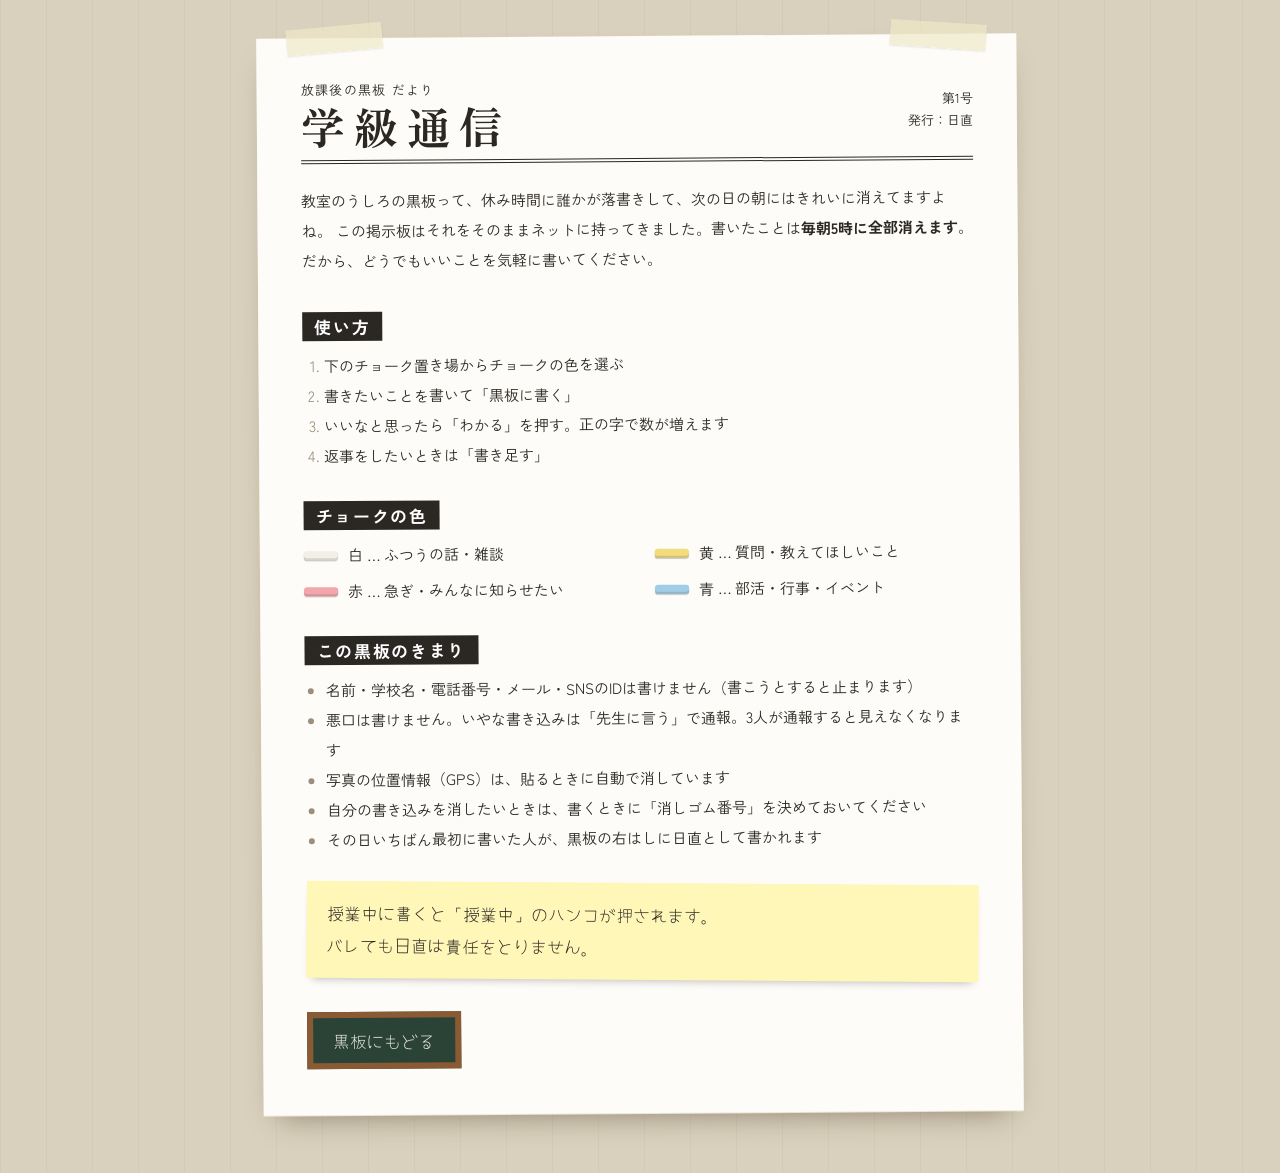
==== static/about.html @ be6f06dc "放課後の黒板を作成" ====
<!doctype html>
<html lang="ja">
<head>
<meta charset="utf-8">
<meta name="viewport" content="width=device-width, initial-scale=1">
<title>学級通信 ― 放課後の黒板について</title>
<link rel="icon" href="/static/favicon.svg" type="image/svg+xml">
<link rel="preconnect" href="https://fonts.googleapis.com">
<link rel="preconnect" href="https://fonts.gstatic.com" crossorigin>
<link href="https://fonts.googleapis.com/css2?family=Yomogi&family=Zen+Kaku+Gothic+New:wght@400;700&family=Zen+Old+Mincho:wght@700&display=swap" rel="stylesheet">
<style>
  * { box-sizing: border-box; }
  body {
    margin: 0;
    padding: 36px 14px 60px;
    font-family: "Zen Kaku Gothic New", "Hiragino Sans", sans-serif;
    color: #2b2723;
    background: #d9d1bd repeating-linear-gradient(90deg, rgba(120,100,70,.06) 0 1px, transparent 1px 46px);
  }
  .paper {
    position: relative;
    max-width: 760px;
    margin: 0 auto;
    padding: 40px 44px 46px;
    background: #fdfcf8;
    box-shadow: 0 1px 0 #e9e4d7, 0 16px 30px -16px rgba(60, 40, 20, .5);
    transform: rotate(-.4deg);
  }
  .paper::before, .paper::after {
    /* セロテープ */
    content: "";
    position: absolute;
    top: -12px;
    width: 96px;
    height: 26px;
    background: rgba(240, 232, 200, .7);
    box-shadow: 0 1px 2px rgba(0,0,0,.08);
  }
  .paper::before { left: 30px; transform: rotate(-5deg); }
  .paper::after { right: 30px; transform: rotate(4deg); }

  .mast {
    display: grid;
    grid-template-columns: 1fr auto;
    align-items: end;
    gap: 12px;
    padding-bottom: 12px;
    border-bottom: 4px double #2b2723;
  }
  .mast h1 {
    margin: 0;
    font-family: "Zen Old Mincho", serif;
    font-size: 44px;
    letter-spacing: .2em;
    line-height: 1;
  }
  .mast h1 small {
    display: block;
    margin-bottom: 8px;
    font-family: "Zen Kaku Gothic New", sans-serif;
    font-size: 13px;
    letter-spacing: .1em;
    font-weight: 400;
  }
  .mast .no {
    text-align: right;
    font-size: 13px;
    line-height: 1.7;
  }
  .lead {
    margin: 22px 0 6px;
    font-size: 15px;
    line-height: 2;
  }
  h2 {
    display: inline-block;
    margin: 30px 0 10px;
    padding: 2px 12px;
    font-size: 17px;
    color: #fff;
    background: #2b2723;
    letter-spacing: .1em;
  }
  ol, ul { padding-left: 1.4em; line-height: 2; font-size: 15px; margin: 0; }
  li::marker { color: #9a8f7c; }
  .two {
    display: grid;
    grid-template-columns: 1fr 1fr;
    gap: 6px 30px;
  }
  .chalks { list-style: none; padding: 0; }
  .chalks li { display: flex; align-items: center; gap: 10px; }
  .chalks i {
    display: inline-block;
    width: 34px; height: 9px;
    border-radius: 3px;
    box-shadow: inset 0 -2px 0 rgba(0,0,0,.12), 0 1px 1px rgba(0,0,0,.25);
  }
  .memo {
    margin-top: 30px;
    padding: 16px 20px;
    font-family: "Yomogi", sans-serif;
    font-size: 17px;
    line-height: 1.9;
    background: #fff7b8;
    transform: rotate(.8deg);
    box-shadow: 0 6px 10px -6px rgba(0,0,0,.3);
  }
  .back {
    display: inline-block;
    margin-top: 30px;
    padding: 10px 20px;
    color: #f2efe6;
    background: #2b4337;
    text-decoration: none;
    font-family: "Yomogi", sans-serif;
    font-size: 17px;
    border: 6px solid #8a5a33;
  }
  @media (max-width: 640px) {
    .paper { padding: 30px 20px 34px; transform: none; }
    .mast h1 { font-size: 32px; }
    .two { grid-template-columns: 1fr; }
  }
</style>
</head>
<body>
<article class="paper">
  <header class="mast">
    <h1><small>放課後の黒板 だより</small>学級通信</h1>
    <p class="no">第1号<br>発行：日直</p>
  </header>

  <p class="lead">
    教室のうしろの黒板って、休み時間に誰かが落書きして、次の日の朝にはきれいに消えてますよね。
    この掲示板はそれをそのままネットに持ってきました。書いたことは<strong>毎朝5時に全部消えます</strong>。
    だから、どうでもいいことを気軽に書いてください。
  </p>

  <h2>使い方</h2>
  <ol>
    <li>下のチョーク置き場からチョークの色を選ぶ</li>
    <li>書きたいことを書いて「黒板に書く」</li>
    <li>いいなと思ったら「わかる」を押す。正の字で数が増えます</li>
    <li>返事をしたいときは「書き足す」</li>
  </ol>

  <h2>チョークの色</h2>
  <ul class="chalks two">
    <li><i style="background:#f2efe6"></i>白 … ふつうの話・雑談</li>
    <li><i style="background:#f2dc7c"></i>黄 … 質問・教えてほしいこと</li>
    <li><i style="background:#f3a6ab"></i>赤 … 急ぎ・みんなに知らせたい</li>
    <li><i style="background:#a2cde6"></i>青 … 部活・行事・イベント</li>
  </ul>

  <h2>この黒板のきまり</h2>
  <ul>
    <li>名前・学校名・電話番号・メール・SNSのIDは書けません（書こうとすると止まります）</li>
    <li>悪口は書けません。いやな書き込みは「先生に言う」で通報。3人が通報すると見えなくなります</li>
    <li>写真の位置情報（GPS）は、貼るときに自動で消しています</li>
    <li>自分の書き込みを消したいときは、書くときに「消しゴム番号」を決めておいてください</li>
    <li>その日いちばん最初に書いた人が、黒板の右はしに日直として書かれます</li>
  </ul>

  <div class="memo">
    授業中に書くと「授業中」のハンコが押されます。<br>
    バレても日直は責任をとりません。
  </div>

  <a class="back" href="/">黒板にもどる</a>
</article>
</body>
</html>
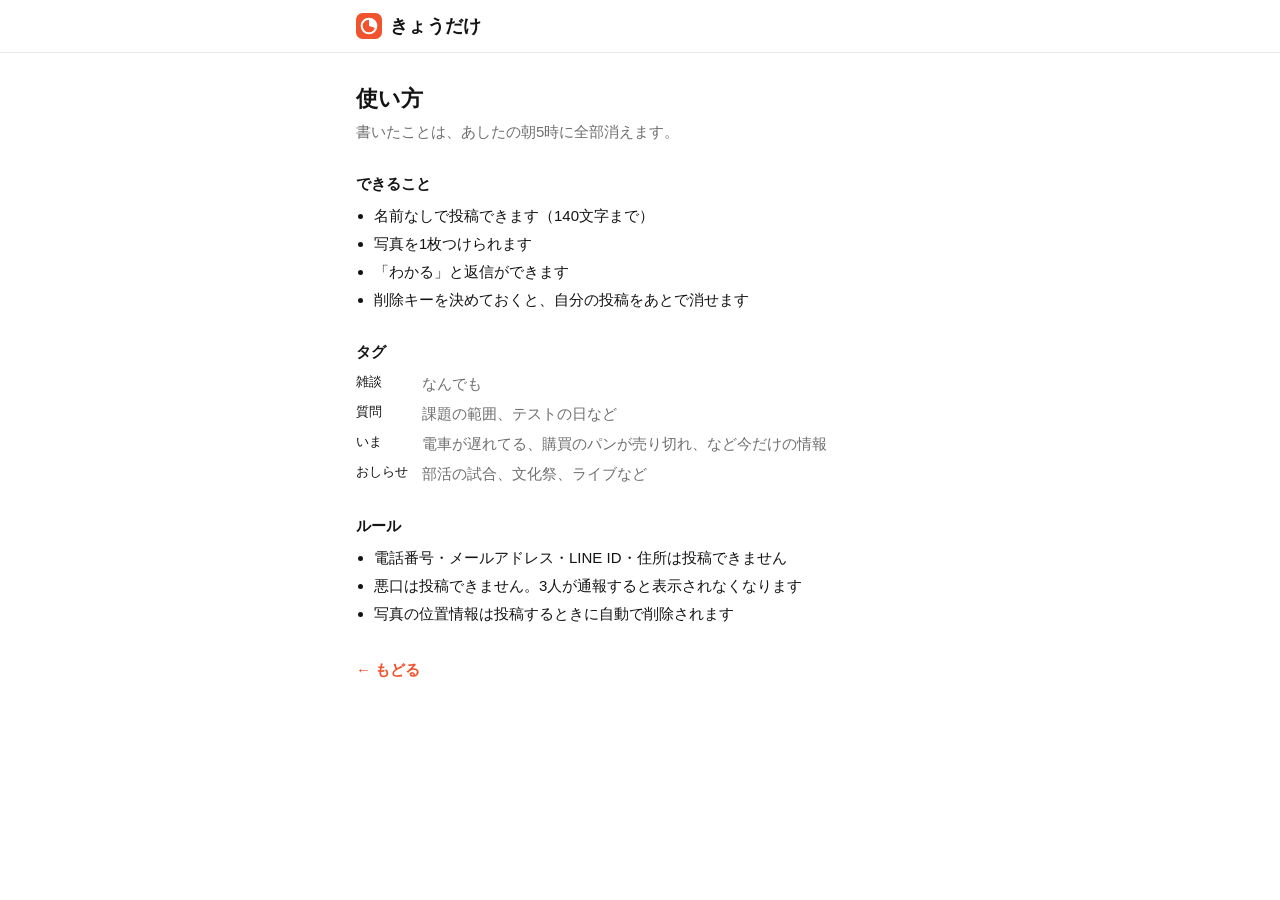
==== commit 5f7857d3: "きょうだけ に作り直し" ====
--- a/static/about.html
+++ b/static/about.html
@@ -3,171 +3,56 @@
 <head>
 <meta charset="utf-8">
 <meta name="viewport" content="width=device-width, initial-scale=1">
-<title>学級通信 ― 放課後の黒板について</title>
+<title>使い方 - きょうだけ</title>
 <link rel="icon" href="/static/favicon.svg" type="image/svg+xml">
-<link rel="preconnect" href="https://fonts.googleapis.com">
-<link rel="preconnect" href="https://fonts.gstatic.com" crossorigin>
-<link href="https://fonts.googleapis.com/css2?family=Yomogi&family=Zen+Kaku+Gothic+New:wght@400;700&family=Zen+Old+Mincho:wght@700&display=swap" rel="stylesheet">
+<link rel="stylesheet" href="/static/style.css?v=10">
 <style>
-  * { box-sizing: border-box; }
-  body {
-    margin: 0;
-    padding: 36px 14px 60px;
-    font-family: "Zen Kaku Gothic New", "Hiragino Sans", sans-serif;
-    color: #2b2723;
-    background: #d9d1bd repeating-linear-gradient(90deg, rgba(120,100,70,.06) 0 1px, transparent 1px 46px);
-  }
-  .paper {
-    position: relative;
-    max-width: 760px;
-    margin: 0 auto;
-    padding: 40px 44px 46px;
-    background: #fdfcf8;
-    box-shadow: 0 1px 0 #e9e4d7, 0 16px 30px -16px rgba(60, 40, 20, .5);
-    transform: rotate(-.4deg);
-  }
-  .paper::before, .paper::after {
-    /* セロテープ */
-    content: "";
-    position: absolute;
-    top: -12px;
-    width: 96px;
-    height: 26px;
-    background: rgba(240, 232, 200, .7);
-    box-shadow: 0 1px 2px rgba(0,0,0,.08);
-  }
-  .paper::before { left: 30px; transform: rotate(-5deg); }
-  .paper::after { right: 30px; transform: rotate(4deg); }
-
-  .mast {
-    display: grid;
-    grid-template-columns: 1fr auto;
-    align-items: end;
-    gap: 12px;
-    padding-bottom: 12px;
-    border-bottom: 4px double #2b2723;
-  }
-  .mast h1 {
-    margin: 0;
-    font-family: "Zen Old Mincho", serif;
-    font-size: 44px;
-    letter-spacing: .2em;
-    line-height: 1;
-  }
-  .mast h1 small {
-    display: block;
-    margin-bottom: 8px;
-    font-family: "Zen Kaku Gothic New", sans-serif;
-    font-size: 13px;
-    letter-spacing: .1em;
-    font-weight: 400;
-  }
-  .mast .no {
-    text-align: right;
-    font-size: 13px;
-    line-height: 1.7;
-  }
-  .lead {
-    margin: 22px 0 6px;
-    font-size: 15px;
-    line-height: 2;
-  }
-  h2 {
-    display: inline-block;
-    margin: 30px 0 10px;
-    padding: 2px 12px;
-    font-size: 17px;
-    color: #fff;
-    background: #2b2723;
-    letter-spacing: .1em;
-  }
-  ol, ul { padding-left: 1.4em; line-height: 2; font-size: 15px; margin: 0; }
-  li::marker { color: #9a8f7c; }
-  .two {
-    display: grid;
-    grid-template-columns: 1fr 1fr;
-    gap: 6px 30px;
-  }
-  .chalks { list-style: none; padding: 0; }
-  .chalks li { display: flex; align-items: center; gap: 10px; }
-  .chalks i {
-    display: inline-block;
-    width: 34px; height: 9px;
-    border-radius: 3px;
-    box-shadow: inset 0 -2px 0 rgba(0,0,0,.12), 0 1px 1px rgba(0,0,0,.25);
-  }
-  .memo {
-    margin-top: 30px;
-    padding: 16px 20px;
-    font-family: "Yomogi", sans-serif;
-    font-size: 17px;
-    line-height: 1.9;
-    background: #fff7b8;
-    transform: rotate(.8deg);
-    box-shadow: 0 6px 10px -6px rgba(0,0,0,.3);
-  }
-  .back {
-    display: inline-block;
-    margin-top: 30px;
-    padding: 10px 20px;
-    color: #f2efe6;
-    background: #2b4337;
-    text-decoration: none;
-    font-family: "Yomogi", sans-serif;
-    font-size: 17px;
-    border: 6px solid #8a5a33;
-  }
-  @media (max-width: 640px) {
-    .paper { padding: 30px 20px 34px; transform: none; }
-    .mast h1 { font-size: 32px; }
-    .two { grid-template-columns: 1fr; }
-  }
+  .doc h1 { font-size: 22px; margin: 28px 0 4px; }
+  .doc .lead { margin: 0 0 24px; color: var(--muted); }
+  .doc h2 { font-size: 15px; margin: 28px 0 8px; }
+  .doc ul { margin: 0; padding-left: 1.2em; }
+  .doc li + li { margin-top: 4px; }
+  .doc dl { margin: 0; display: grid; grid-template-columns: auto 1fr; gap: 6px 14px; }
+  .doc dt { font-size: 13px; }
+  .doc dd { margin: 0; color: var(--muted); }
+  .doc .back { display: inline-block; margin-top: 32px; color: var(--accent); font-weight: 700; text-decoration: none; }
 </style>
 </head>
 <body>
-<article class="paper">
-  <header class="mast">
-    <h1><small>放課後の黒板 だより</small>学級通信</h1>
-    <p class="no">第1号<br>発行：日直</p>
-  </header>
+<header class="top">
+  <div class="top-in">
+    <a class="logo" href="/"><img src="/static/favicon.svg" alt="" width="26" height="26">きょうだけ</a>
+  </div>
+</header>
 
-  <p class="lead">
-    教室のうしろの黒板って、休み時間に誰かが落書きして、次の日の朝にはきれいに消えてますよね。
-    この掲示板はそれをそのままネットに持ってきました。書いたことは<strong>毎朝5時に全部消えます</strong>。
-    だから、どうでもいいことを気軽に書いてください。
-  </p>
+<main class="wrap doc">
+  <h1>使い方</h1>
+  <p class="lead">書いたことは、あしたの朝5時に全部消えます。</p>
 
-  <h2>使い方</h2>
-  <ol>
-    <li>下のチョーク置き場からチョークの色を選ぶ</li>
-    <li>書きたいことを書いて「黒板に書く」</li>
-    <li>いいなと思ったら「わかる」を押す。正の字で数が増えます</li>
-    <li>返事をしたいときは「書き足す」</li>
-  </ol>
-
-  <h2>チョークの色</h2>
-  <ul class="chalks two">
-    <li><i style="background:#f2efe6"></i>白 … ふつうの話・雑談</li>
-    <li><i style="background:#f2dc7c"></i>黄 … 質問・教えてほしいこと</li>
-    <li><i style="background:#f3a6ab"></i>赤 … 急ぎ・みんなに知らせたい</li>
-    <li><i style="background:#a2cde6"></i>青 … 部活・行事・イベント</li>
+  <h2>できること</h2>
+  <ul>
+    <li>名前なしで投稿できます（140文字まで）</li>
+    <li>写真を1枚つけられます</li>
+    <li>「わかる」と返信ができます</li>
+    <li>削除キーを決めておくと、自分の投稿をあとで消せます</li>
   </ul>
 
-  <h2>この黒板のきまり</h2>
+  <h2>タグ</h2>
+  <dl>
+    <dt>雑談</dt><dd>なんでも</dd>
+    <dt>質問</dt><dd>課題の範囲、テストの日など</dd>
+    <dt>いま</dt><dd>電車が遅れてる、購買のパンが売り切れ、など今だけの情報</dd>
+    <dt>おしらせ</dt><dd>部活の試合、文化祭、ライブなど</dd>
+  </dl>
+
+  <h2>ルール</h2>
   <ul>
-    <li>名前・学校名・電話番号・メール・SNSのIDは書けません（書こうとすると止まります）</li>
-    <li>悪口は書けません。いやな書き込みは「先生に言う」で通報。3人が通報すると見えなくなります</li>
-    <li>写真の位置情報（GPS）は、貼るときに自動で消しています</li>
-    <li>自分の書き込みを消したいときは、書くときに「消しゴム番号」を決めておいてください</li>
-    <li>その日いちばん最初に書いた人が、黒板の右はしに日直として書かれます</li>
+    <li>電話番号・メールアドレス・LINE ID・住所は投稿できません</li>
+    <li>悪口は投稿できません。3人が通報すると表示されなくなります</li>
+    <li>写真の位置情報は投稿するときに自動で削除されます</li>
   </ul>
 
-  <div class="memo">
-    授業中に書くと「授業中」のハンコが押されます。<br>
-    バレても日直は責任をとりません。
-  </div>
-
-  <a class="back" href="/">黒板にもどる</a>
-</article>
+  <a class="back" href="/">← もどる</a>
+</main>
 </body>
 </html>
--- a/static/style.css
+++ b/static/style.css
@@ -0,0 +1,433 @@
+:root {
+  --text: #141414;
+  --muted: #6f6f6f;
+  --line: #e7e7e7;
+  --bg: #ffffff;
+  --soft: #f5f5f4;
+  --accent: #f0532d;
+}
+
+* { box-sizing: border-box; }
+
+html { -webkit-text-size-adjust: 100%; }
+
+body {
+  margin: 0;
+  color: var(--text);
+  background: var(--bg);
+  font-family: -apple-system, BlinkMacSystemFont, "Hiragino Sans", "Hiragino Kaku Gothic ProN", "Noto Sans JP", "Yu Gothic", sans-serif;
+  font-size: 15px;
+  line-height: 1.6;
+}
+
+a { color: inherit; }
+button, input, textarea { font: inherit; color: inherit; }
+button { cursor: pointer; }
+[hidden] { display: none !important; }
+
+/* ヘッダー */
+.top {
+  position: sticky;
+  top: 0;
+  z-index: 10;
+  background: rgba(255, 255, 255, .96);
+  border-bottom: 1px solid var(--line);
+}
+
+.top-in {
+  display: flex;
+  align-items: center;
+  justify-content: space-between;
+  max-width: 600px;
+  height: 52px;
+  margin: 0 auto;
+  padding: 0 16px;
+}
+
+.logo {
+  display: flex;
+  align-items: center;
+  gap: 8px;
+  font-size: 18px;
+  font-weight: 700;
+  letter-spacing: .02em;
+  text-decoration: none;
+}
+
+.top-link {
+  font-size: 14px;
+  color: var(--muted);
+  text-decoration: none;
+}
+
+.top-link:hover { color: var(--text); }
+
+/* 残り時間のバー */
+.life {
+  height: 3px;
+  background: var(--soft);
+}
+
+.life-bar {
+  height: 100%;
+  width: calc(var(--left) * 100%);
+  background: var(--accent);
+  transition: width 1s linear;
+}
+
+.wrap {
+  max-width: 600px;
+  margin: 0 auto;
+  padding: 0 16px 80px;
+}
+
+.reset {
+  margin: 14px 0 0;
+  font-size: 13px;
+  color: var(--muted);
+}
+
+.reset b {
+  color: var(--text);
+  font-variant-numeric: tabular-nums;
+}
+
+/* 投稿フォーム */
+.composer {
+  margin-top: 12px;
+  padding: 14px;
+  border: 1px solid var(--line);
+  border-radius: 12px;
+}
+
+.composer textarea {
+  display: block;
+  width: 100%;
+  padding: 0;
+  border: 0;
+  outline: none;
+  resize: none;
+  font-size: 16px;
+  line-height: 1.6;
+  background: none;
+}
+
+.composer textarea::placeholder,
+.composer input::placeholder { color: #a5a5a5; }
+
+.tag-pick {
+  display: flex;
+  flex-wrap: wrap;
+  gap: 6px;
+  margin-top: 10px;
+}
+
+.tag-pick input {
+  position: absolute;
+  opacity: 0;
+  pointer-events: none;
+}
+
+.tag-pick span {
+  display: block;
+  padding: 4px 12px;
+  font-size: 13px;
+  border: 1px solid var(--line);
+  border-radius: 99px;
+  color: var(--muted);
+  cursor: pointer;
+}
+
+.tag-pick input:checked + span {
+  color: #fff;
+  background: var(--text);
+  border-color: var(--text);
+}
+
+.tag-pick input:focus-visible + span { outline: 2px solid var(--accent); outline-offset: 2px; }
+
+.fields {
+  display: flex;
+  gap: 8px;
+  margin-top: 10px;
+}
+
+.fields input {
+  flex: 1;
+  min-width: 0;
+  padding: 8px 10px;
+  font-size: 14px;
+  background: var(--soft);
+  border: 1px solid transparent;
+  border-radius: 8px;
+  outline: none;
+}
+
+.fields input:focus { border-color: #cfcfcf; background: #fff; }
+
+.composer-foot {
+  display: flex;
+  align-items: center;
+  gap: 10px;
+  margin-top: 12px;
+  padding-top: 12px;
+  border-top: 1px solid var(--line);
+}
+
+.photo-btn input {
+  position: absolute;
+  width: 1px;
+  height: 1px;
+  opacity: 0;
+}
+
+.photo-btn span {
+  display: inline-block;
+  padding: 6px 12px;
+  font-size: 13px;
+  border: 1px solid var(--line);
+  border-radius: 8px;
+  cursor: pointer;
+}
+
+.photo-btn input:focus-visible + span { outline: 2px solid var(--accent); outline-offset: 2px; }
+
+.file-name {
+  flex: 1;
+  min-width: 0;
+  overflow: hidden;
+  text-overflow: ellipsis;
+  white-space: nowrap;
+  font-size: 12px;
+  color: var(--muted);
+}
+
+.count {
+  font-size: 12px;
+  color: var(--muted);
+  font-variant-numeric: tabular-nums;
+}
+
+.count.over { color: var(--accent); }
+
+.send {
+  padding: 8px 22px;
+  font-size: 14px;
+  font-weight: 700;
+  color: #fff;
+  background: var(--accent);
+  border: 0;
+  border-radius: 99px;
+}
+
+.send:disabled { opacity: .5; cursor: default; }
+
+.err {
+  margin: 0 0 10px;
+  padding: 8px 10px;
+  font-size: 13px;
+  color: #a12a12;
+  background: #fdeee9;
+  border-radius: 8px;
+}
+
+/* タブ */
+.tabs {
+  display: flex;
+  gap: 20px;
+  margin-top: 22px;
+  border-bottom: 1px solid var(--line);
+  overflow-x: auto;
+}
+
+.tabs a {
+  flex: none;
+  padding: 8px 0 10px;
+  font-size: 14px;
+  color: var(--muted);
+  text-decoration: none;
+  border-bottom: 2px solid transparent;
+  margin-bottom: -1px;
+}
+
+.tabs a.on {
+  color: var(--text);
+  font-weight: 700;
+  border-color: var(--text);
+}
+
+.fresh {
+  margin: 0;
+  padding: 10px 0;
+  text-align: center;
+  font-size: 13px;
+  border-bottom: 1px solid var(--line);
+}
+
+.fresh a { color: var(--accent); text-decoration: none; font-weight: 700; }
+
+/* 投稿一覧 */
+.feed {
+  list-style: none;
+  margin: 0;
+  padding: 0;
+}
+
+.post {
+  padding: 14px 0 10px;
+  border-bottom: 1px solid var(--line);
+}
+
+.post.fresh-post { animation: flash 1.6s ease-out; }
+
+@keyframes flash {
+  from { background: #fff3ee; }
+  to { background: transparent; }
+}
+
+.post-head {
+  display: flex;
+  align-items: baseline;
+  gap: 8px;
+  font-size: 13px;
+}
+
+.name { font-weight: 700; }
+.name.anon { font-weight: 400; color: var(--muted); }
+
+.time {
+  color: var(--muted);
+  font-variant-numeric: tabular-nums;
+}
+
+.tag {
+  margin-left: auto;
+  padding: 1px 8px;
+  font-size: 11px;
+  border-radius: 99px;
+  color: #555;
+  background: var(--soft);
+}
+
+.t-ask { color: #1d5ec9; background: #eaf1fd; }
+.t-now { color: #b9381c; background: #fdeee9; }
+.t-event { color: #227544; background: #e8f5ec; }
+
+.body {
+  margin: 4px 0 0;
+  font-size: 15.5px;
+  white-space: pre-wrap;
+  overflow-wrap: anywhere;
+}
+
+.pic {
+  display: block;
+  max-width: 100%;
+  max-height: 380px;
+  margin-top: 10px;
+  border-radius: 10px;
+  border: 1px solid var(--line);
+}
+
+.replies {
+  list-style: none;
+  margin: 10px 0 0;
+  padding: 0 0 0 12px;
+  border-left: 2px solid var(--line);
+}
+
+.replies li {
+  font-size: 14px;
+  overflow-wrap: anywhere;
+}
+
+.replies li + li { margin-top: 4px; }
+
+.replies .time {
+  margin-right: 8px;
+  font-size: 12px;
+}
+
+.acts {
+  display: flex;
+  gap: 4px;
+  margin-top: 6px;
+  margin-left: -8px;
+}
+
+.acts button {
+  padding: 4px 8px;
+  font-size: 13px;
+  color: var(--muted);
+  background: none;
+  border: 0;
+  border-radius: 6px;
+}
+
+.acts button:hover { background: var(--soft); color: var(--text); }
+
+.acts .more { margin-left: auto; letter-spacing: .1em; }
+
+.like.done { color: var(--accent); font-weight: 700; }
+.like.done:hover { color: var(--accent); }
+
+.n { font-variant-numeric: tabular-nums; }
+
+.inline {
+  display: flex;
+  align-items: center;
+  gap: 8px;
+  margin: 6px 0 4px;
+}
+
+.inline form { display: flex; gap: 8px; flex: 1; }
+
+.inline input {
+  flex: 1;
+  min-width: 0;
+  padding: 7px 10px;
+  font-size: 14px;
+  background: var(--soft);
+  border: 1px solid transparent;
+  border-radius: 8px;
+  outline: none;
+}
+
+.inline input:focus { border-color: #cfcfcf; background: #fff; }
+
+.inline button {
+  padding: 6px 14px;
+  font-size: 13px;
+  background: #fff;
+  border: 1px solid var(--line);
+  border-radius: 8px;
+}
+
+.inline .report {
+  color: #b9381c;
+  border-color: transparent;
+}
+
+.empty,
+.gone {
+  margin: 0;
+  padding: 40px 0;
+  text-align: center;
+  color: var(--muted);
+  font-size: 14px;
+}
+
+.gone {
+  padding: 24px 0;
+  font-size: 12px;
+  color: #a5a5a5;
+}
+
+@media (max-width: 480px) {
+  .composer { border-radius: 10px; }
+}
+
+@media (prefers-reduced-motion: reduce) {
+  .post.fresh-post { animation: none; }
+  .life-bar { transition: none; }
+}
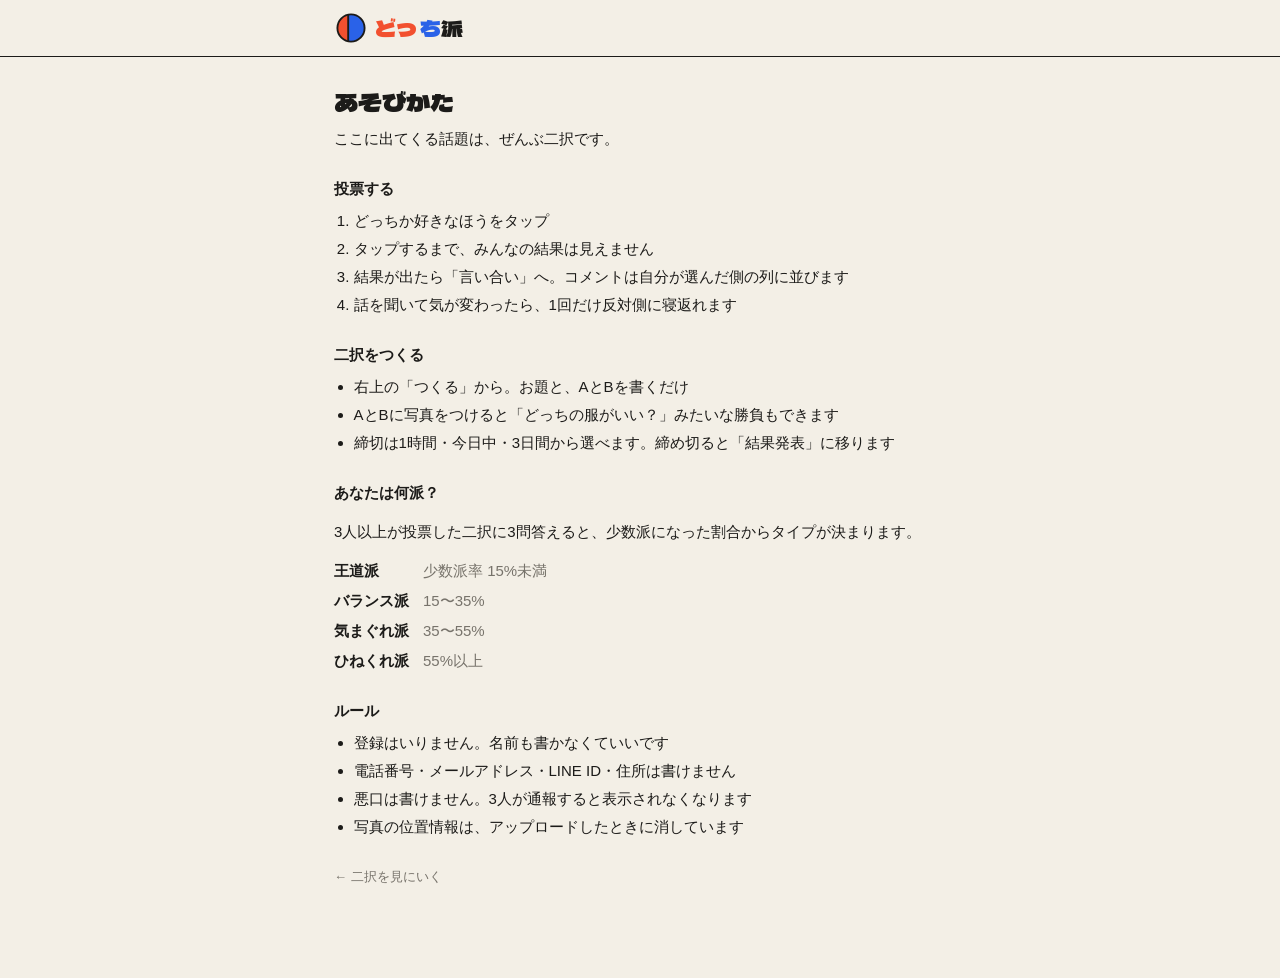
==== commit 9bf05c68: "二択掲示板「どっち派」に作り直し" ====
--- a/static/about.html
+++ b/static/about.html
@@ -3,56 +3,56 @@
 <head>
 <meta charset="utf-8">
 <meta name="viewport" content="width=device-width, initial-scale=1">
-<title>使い方 - きょうだけ</title>
+<title>あそびかた - どっち派</title>
 <link rel="icon" href="/static/favicon.svg" type="image/svg+xml">
-<link rel="stylesheet" href="/static/style.css?v=10">
-<style>
-  .doc h1 { font-size: 22px; margin: 28px 0 4px; }
-  .doc .lead { margin: 0 0 24px; color: var(--muted); }
-  .doc h2 { font-size: 15px; margin: 28px 0 8px; }
-  .doc ul { margin: 0; padding-left: 1.2em; }
-  .doc li + li { margin-top: 4px; }
-  .doc dl { margin: 0; display: grid; grid-template-columns: auto 1fr; gap: 6px 14px; }
-  .doc dt { font-size: 13px; }
-  .doc dd { margin: 0; color: var(--muted); }
-  .doc .back { display: inline-block; margin-top: 32px; color: var(--accent); font-weight: 700; text-decoration: none; }
-</style>
+<link rel="preconnect" href="https://fonts.googleapis.com">
+<link rel="preconnect" href="https://fonts.gstatic.com" crossorigin>
+<link href="https://fonts.googleapis.com/css2?family=Dela+Gothic+One&display=swap" rel="stylesheet">
+<link rel="stylesheet" href="/static/style.css?v=20">
 </head>
 <body>
 <header class="top">
   <div class="top-in">
-    <a class="logo" href="/"><img src="/static/favicon.svg" alt="" width="26" height="26">きょうだけ</a>
+    <a class="logo" href="/"><img src="/static/favicon.svg" alt="" width="30" height="30"><span><b class="la">どっ</b><b class="lb">ち</b>派</span></a>
   </div>
 </header>
+<main class="wrap doc">
+  <h1>あそびかた</h1>
+  <p class="lead">ここに出てくる話題は、ぜんぶ二択です。</p>
 
-<main class="wrap doc">
-  <h1>使い方</h1>
-  <p class="lead">書いたことは、あしたの朝5時に全部消えます。</p>
+  <h2>投票する</h2>
+  <ol>
+    <li>どっちか好きなほうをタップ</li>
+    <li>タップするまで、みんなの結果は見えません</li>
+    <li>結果が出たら「言い合い」へ。コメントは自分が選んだ側の列に並びます</li>
+    <li>話を聞いて気が変わったら、1回だけ反対側に寝返れます</li>
+  </ol>
 
-  <h2>できること</h2>
+  <h2>二択をつくる</h2>
   <ul>
-    <li>名前なしで投稿できます（140文字まで）</li>
-    <li>写真を1枚つけられます</li>
-    <li>「わかる」と返信ができます</li>
-    <li>削除キーを決めておくと、自分の投稿をあとで消せます</li>
+    <li>右上の「つくる」から。お題と、AとBを書くだけ</li>
+    <li>AとBに写真をつけると「どっちの服がいい？」みたいな勝負もできます</li>
+    <li>締切は1時間・今日中・3日間から選べます。締め切ると「結果発表」に移ります</li>
   </ul>
 
-  <h2>タグ</h2>
-  <dl>
-    <dt>雑談</dt><dd>なんでも</dd>
-    <dt>質問</dt><dd>課題の範囲、テストの日など</dd>
-    <dt>いま</dt><dd>電車が遅れてる、購買のパンが売り切れ、など今だけの情報</dd>
-    <dt>おしらせ</dt><dd>部活の試合、文化祭、ライブなど</dd>
+  <h2>あなたは何派？</h2>
+  <p>3人以上が投票した二択に3問答えると、少数派になった割合からタイプが決まります。</p>
+  <dl class="types">
+    <dt>王道派</dt><dd>少数派率 15%未満</dd>
+    <dt>バランス派</dt><dd>15〜35%</dd>
+    <dt>気まぐれ派</dt><dd>35〜55%</dd>
+    <dt>ひねくれ派</dt><dd>55%以上</dd>
   </dl>
 
   <h2>ルール</h2>
   <ul>
-    <li>電話番号・メールアドレス・LINE ID・住所は投稿できません</li>
-    <li>悪口は投稿できません。3人が通報すると表示されなくなります</li>
-    <li>写真の位置情報は投稿するときに自動で削除されます</li>
+    <li>登録はいりません。名前も書かなくていいです</li>
+    <li>電話番号・メールアドレス・LINE ID・住所は書けません</li>
+    <li>悪口は書けません。3人が通報すると表示されなくなります</li>
+    <li>写真の位置情報は、アップロードしたときに消しています</li>
   </ul>
 
-  <a class="back" href="/">← もどる</a>
+  <a class="back" href="/" style="margin-top:28px">← 二択を見にいく</a>
 </main>
 </body>
 </html>
--- a/static/style.css
+++ b/static/style.css
@@ -1,45 +1,50 @@
 :root {
-  --text: #141414;
-  --muted: #6f6f6f;
-  --line: #e7e7e7;
-  --bg: #ffffff;
-  --soft: #f5f5f4;
-  --accent: #f0532d;
+  --ink: #1c1b19;
+  --sub: #77736b;
+  --paper: #f3efe6;
+  --card: #fffdf8;
+  --line: #1c1b19;
+  --a: #f2502f;
+  --a-soft: #ffe6de;
+  --b: #2a62e8;
+  --b-soft: #e2eaff;
+  --sticker: #ffe14a;
+  --display: "Dela Gothic One", "Hiragino Sans", sans-serif;
+  --body: -apple-system, BlinkMacSystemFont, "Hiragino Sans", "Hiragino Kaku Gothic ProN", "Noto Sans JP", "Yu Gothic", sans-serif;
 }
 
 * { box-sizing: border-box; }
-
 html { -webkit-text-size-adjust: 100%; }
 
 body {
   margin: 0;
-  color: var(--text);
-  background: var(--bg);
-  font-family: -apple-system, BlinkMacSystemFont, "Hiragino Sans", "Hiragino Kaku Gothic ProN", "Noto Sans JP", "Yu Gothic", sans-serif;
+  color: var(--ink);
+  background: var(--paper);
+  font-family: var(--body);
   font-size: 15px;
   line-height: 1.6;
 }
 
 a { color: inherit; }
-button, input, textarea { font: inherit; color: inherit; }
+button, input { font: inherit; color: inherit; }
 button { cursor: pointer; }
-[hidden] { display: none !important; }
+[hidden], .hidden { display: none !important; }
 
 /* ヘッダー */
 .top {
   position: sticky;
   top: 0;
-  z-index: 10;
-  background: rgba(255, 255, 255, .96);
-  border-bottom: 1px solid var(--line);
+  z-index: 20;
+  background: var(--paper);
+  border-bottom: 1.5px solid var(--line);
 }
 
 .top-in {
   display: flex;
   align-items: center;
   justify-content: space-between;
-  max-width: 600px;
-  height: 52px;
+  max-width: 640px;
+  height: 56px;
   margin: 0 auto;
   padding: 0 16px;
 }
@@ -48,386 +53,604 @@
   display: flex;
   align-items: center;
   gap: 8px;
+  font-family: var(--display);
+  font-size: 22px;
+  font-weight: 400;
+  text-decoration: none;
+  letter-spacing: .02em;
+}
+
+.logo b { font-weight: 400; }
+.la { color: var(--a); }
+.lb { color: var(--b); }
+
+.top-nav {
+  display: flex;
+  align-items: center;
+  gap: 14px;
+  font-size: 13px;
+}
+
+.top-nav a { text-decoration: none; color: var(--sub); }
+
+.make-btn {
+  padding: 7px 16px;
+  font-weight: 700;
+  font-size: 13px;
+  color: #fff;
+  background: var(--ink);
+  border: 0;
+  border-radius: 99px;
+}
+
+.make-btn.big { padding: 12px 24px; font-size: 15px; margin-top: 16px; }
+
+.wrap {
+  max-width: 640px;
+  margin: 0 auto;
+  padding: 0 14px 80px;
+}
+
+.flash {
+  margin: 14px 0 0;
+  padding: 10px 12px;
+  font-size: 13px;
+  background: var(--a-soft);
+  border-radius: 10px;
+}
+
+/* あなたは何派 */
+.you {
+  margin-top: 16px;
+  padding: 14px 16px;
+  background: var(--ink);
+  color: #fff;
+  border-radius: 16px;
+}
+
+.you p { margin: 0; }
+.you-type { font-size: 15px; }
+.you-type b { font-family: var(--display); font-weight: 400; font-size: 20px; color: var(--sticker); margin: 0 2px; }
+.you-sub { font-size: 12px; opacity: .65; margin-top: 2px !important; }
+
+/* タブ */
+.tabs {
+  display: flex;
+  gap: 6px;
+  margin: 18px 0 12px;
+  overflow-x: auto;
+  scrollbar-width: none;
+}
+
+.tabs a {
+  flex: none;
+  padding: 6px 14px;
+  font-size: 13px;
+  font-weight: 700;
+  text-decoration: none;
+  color: var(--sub);
+  border: 1.5px solid transparent;
+  border-radius: 99px;
+}
+
+.tabs a.on {
+  color: var(--ink);
+  background: var(--card);
+  border-color: var(--line);
+}
+
+/* 二択カード */
+.list { display: grid; gap: 14px; }
+
+.card {
+  padding: 14px 14px 12px;
+  background: var(--card);
+  border: 1.5px solid var(--line);
+  border-radius: 18px;
+}
+
+.card-head {
+  display: flex;
+  align-items: center;
+  gap: 8px;
+  font-size: 12px;
+  color: var(--sub);
+  min-height: 22px;
+}
+
+.left.soon { color: var(--a); font-weight: 700; }
+
+.sticker {
+  margin-left: auto;
+  padding: 2px 10px;
+  font-family: var(--display);
+  font-size: 12px;
+  color: var(--ink);
+  background: var(--sticker);
+  border: 1.5px solid var(--line);
+  border-radius: 6px;
+  transform: rotate(-4deg);
+}
+
+.q {
+  margin: 4px 0 12px;
   font-size: 18px;
-  font-weight: 700;
-  letter-spacing: .02em;
+  line-height: 1.45;
+  font-weight: 800;
+  overflow-wrap: anywhere;
+}
+
+h1.q { font-size: 21px; }
+.q a { text-decoration: none; }
+
+/* 写真 */
+.pics {
+  display: grid;
+  grid-template-columns: 1fr 1fr;
+  gap: 8px;
+  margin-bottom: 8px;
+}
+
+.pic {
+  aspect-ratio: 1;
+  padding: 0;
+  overflow: hidden;
+  background: var(--paper);
+  border: 1.5px solid var(--line);
+  border-radius: 12px;
+}
+
+.pic img { width: 100%; height: 100%; object-fit: cover; display: block; }
+.pic span { font-size: 12px; color: var(--sub); }
+.pic.pa { outline-color: var(--a); }
+.pic.pb { outline-color: var(--b); }
+.card:not(.voted) .pic:hover { outline: 3px solid; outline-offset: -3px; }
+
+/* 綱引きバー */
+.rope {
+  --w: clamp(24%, calc(var(--pa) * 1%), 76%);
+  position: relative;
+  display: flex;
+  min-height: 64px;
+  border: 1.5px solid var(--line);
+  border-radius: 14px;
+  overflow: hidden;
+}
+
+.side {
+  display: flex;
+  flex-direction: column;
+  justify-content: center;
+  gap: 0;
+  min-width: 0;
+  padding: 10px 14px;
+  border: 0;
+  text-align: left;
+  transition: flex-basis .8s cubic-bezier(.2, .9, .2, 1), background-color .2s;
+}
+
+.sa { flex: 0 0 var(--w); background: var(--a-soft); color: var(--a); padding-right: 22px; }
+.sb { flex: 1 1 auto; background: var(--b-soft); color: var(--b); text-align: right; align-items: flex-end; padding-left: 22px; border-left: 1.5px solid var(--line); }
+
+.opt {
+  font-weight: 800;
+  font-size: 16px;
+  line-height: 1.3;
+  overflow-wrap: anywhere;
+}
+
+.pct {
+  font-family: var(--display);
+  font-size: 22px;
+  line-height: 1.2;
+}
+
+.pct:empty { display: none; }
+.pct small { font-size: 12px; margin-left: 1px; }
+
+.vs {
+  position: absolute;
+  top: 50%;
+  left: var(--w);
+  width: 30px;
+  height: 30px;
+  margin: -15px 0 0 -15px;
+  display: grid;
+  place-items: center;
+  font-family: var(--display);
+  font-size: 11px;
+  color: #fff;
+  background: var(--ink);
+  border-radius: 50%;
+  transition: left .8s cubic-bezier(.2, .9, .2, 1);
+  pointer-events: none;
+}
+
+.card:not(.voted) .side:hover,
+.card:not(.voted) .side:focus-visible { outline: none; }
+.card:not(.voted) .sa:hover { background: #ffd6c9; }
+.card:not(.voted) .sb:hover { background: #cfdcff; }
+.card:not(.voted) .side:active { filter: brightness(.95); }
+
+.voted .side { cursor: default; }
+.voted .sa.me { background: var(--a); color: #fff; }
+.voted .sb.me { background: var(--b); color: #fff; }
+.voted .side.me .opt::after {
+  content: "あなた";
+  display: inline-block;
+  margin-left: 6px;
+  padding: 0 6px;
+  font-size: 10px;
+  font-weight: 700;
+  vertical-align: 2px;
+  color: var(--ink);
+  background: #fff;
+  border-radius: 4px;
+}
+
+.voted .sb.me .opt::after { margin: 0 6px 0 0; }
+.voted .sb.me .opt { display: flex; flex-direction: row-reverse; align-items: center; justify-content: flex-start; flex-wrap: wrap; }
+.voted .sa.me .opt { display: flex; align-items: center; flex-wrap: wrap; }
+
+.closed .side { cursor: default; }
+
+.card-foot {
+  display: flex;
+  align-items: center;
+  gap: 12px;
+  margin-top: 10px;
+  font-size: 12px;
+  color: var(--sub);
+}
+
+.count b { color: var(--ink); font-size: 13px; }
+
+.verdict {
+  padding: 1px 8px;
+  font-weight: 700;
+  color: var(--ink);
+  background: var(--sticker);
+  border-radius: 4px;
+}
+
+.talk {
+  margin-left: auto;
+  padding: 4px 12px;
+  font-weight: 700;
+  color: var(--ink);
   text-decoration: none;
-}
-
-.top-link {
+  border: 1.5px solid var(--line);
+  border-radius: 99px;
+}
+
+.talk:hover { background: var(--paper); }
+
+.card.pop .rope { animation: shake .35s; }
+
+@keyframes shake {
+  30% { transform: translateX(-3px); }
+  60% { transform: translateX(3px); }
+}
+
+.empty {
+  padding: 50px 0;
+  text-align: center;
+  color: var(--sub);
+}
+
+.empty p { margin: 0; }
+
+/* 詳細 */
+.back {
+  display: inline-block;
+  margin: 14px 0 10px;
+  font-size: 13px;
+  color: var(--sub);
+  text-decoration: none;
+}
+
+.turn {
+  margin: 10px 2px 0;
+  font-size: 13px;
+  color: var(--sub);
+}
+
+.turn-btn {
+  padding: 0;
+  font-weight: 700;
+  color: var(--ink);
+  background: none;
+  border: 0;
+  text-decoration: underline;
+  text-underline-offset: 3px;
+}
+
+.debate {
+  display: grid;
+  grid-template-columns: 1fr 1fr;
+  gap: 10px;
+  margin-top: 22px;
+}
+
+.col h3 {
+  margin: 0 0 8px;
+  font-size: 13px;
+  font-weight: 800;
+  overflow-wrap: anywhere;
+}
+
+.col h3 span { font-weight: 400; color: var(--sub); }
+.ca h3 { color: var(--a); }
+.cb h3 { color: var(--b); text-align: right; }
+
+.col ul {
+  list-style: none;
+  margin: 0;
+  padding: 0;
+  display: grid;
+  gap: 6px;
+  align-content: start;
+}
+
+.col li {
+  padding: 8px 11px;
   font-size: 14px;
-  color: var(--muted);
-  text-decoration: none;
-}
-
-.top-link:hover { color: var(--text); }
-
-/* 残り時間のバー */
-.life {
-  height: 3px;
-  background: var(--soft);
-}
-
-.life-bar {
-  height: 100%;
-  width: calc(var(--left) * 100%);
-  background: var(--accent);
-  transition: width 1s linear;
-}
-
-.wrap {
-  max-width: 600px;
-  margin: 0 auto;
-  padding: 0 16px 80px;
-}
-
-.reset {
-  margin: 14px 0 0;
-  font-size: 13px;
-  color: var(--muted);
-}
-
-.reset b {
-  color: var(--text);
-  font-variant-numeric: tabular-nums;
-}
-
-/* 投稿フォーム */
-.composer {
-  margin-top: 12px;
-  padding: 14px;
-  border: 1px solid var(--line);
-  border-radius: 12px;
-}
-
-.composer textarea {
-  display: block;
-  width: 100%;
-  padding: 0;
-  border: 0;
-  outline: none;
-  resize: none;
-  font-size: 16px;
-  line-height: 1.6;
-  background: none;
-}
-
-.composer textarea::placeholder,
-.composer input::placeholder { color: #a5a5a5; }
-
-.tag-pick {
-  display: flex;
-  flex-wrap: wrap;
-  gap: 6px;
-  margin-top: 10px;
-}
-
-.tag-pick input {
-  position: absolute;
-  opacity: 0;
-  pointer-events: none;
-}
-
-.tag-pick span {
-  display: block;
-  padding: 4px 12px;
-  font-size: 13px;
-  border: 1px solid var(--line);
-  border-radius: 99px;
-  color: var(--muted);
-  cursor: pointer;
-}
-
-.tag-pick input:checked + span {
-  color: #fff;
-  background: var(--text);
-  border-color: var(--text);
-}
-
-.tag-pick input:focus-visible + span { outline: 2px solid var(--accent); outline-offset: 2px; }
-
-.fields {
-  display: flex;
-  gap: 8px;
-  margin-top: 10px;
-}
-
-.fields input {
+  line-height: 1.5;
+  border-radius: 14px;
+  overflow-wrap: anywhere;
+}
+
+.ca li { background: var(--a-soft); border-top-left-radius: 4px; }
+.cb li { background: var(--b-soft); border-top-right-radius: 4px; }
+.col li.new { animation: in .4s ease-out; }
+
+@keyframes in {
+  from { opacity: 0; transform: translateY(6px); }
+}
+
+.say {
+  position: sticky;
+  bottom: 0;
+  margin: 16px -14px 0;
+  padding: 10px 14px calc(10px + env(safe-area-inset-bottom));
+  background: var(--paper);
+  border-top: 1.5px solid var(--line);
+}
+
+.say-row { display: flex; gap: 8px; }
+
+.say input {
   flex: 1;
   min-width: 0;
-  padding: 8px 10px;
-  font-size: 14px;
-  background: var(--soft);
-  border: 1px solid transparent;
+  padding: 10px 12px;
+  font-size: 15px;
+  background: var(--card);
+  border: 1.5px solid var(--line);
+  border-radius: 12px;
+  outline: none;
+}
+
+.say-a input { border-color: var(--a); }
+.say-b input { border-color: var(--b); }
+
+.say button {
+  padding: 0 18px;
+  font-weight: 700;
+  color: #fff;
+  background: var(--ink);
+  border: 0;
+  border-radius: 12px;
+}
+
+.say-a button { background: var(--a); }
+.say-b button { background: var(--b); }
+.say.locked input { background: transparent; border-style: dashed; border-color: var(--sub); }
+.say.locked button { opacity: .3; }
+
+.q-menu {
+  margin-top: 28px;
+  font-size: 12px;
+  color: var(--sub);
+}
+
+.q-menu summary { cursor: pointer; }
+
+.q-menu-in {
+  display: flex;
+  align-items: center;
+  gap: 16px;
+  margin-top: 10px;
+}
+
+.link { padding: 0; background: none; border: 0; color: var(--a); text-decoration: underline; }
+
+.del { display: flex; gap: 6px; }
+
+.del input {
+  width: 110px;
+  padding: 6px 8px;
+  background: var(--card);
+  border: 1px solid #cfc9bd;
   border-radius: 8px;
-  outline: none;
-}
-
-.fields input:focus { border-color: #cfcfcf; background: #fff; }
-
-.composer-foot {
-  display: flex;
-  align-items: center;
-  gap: 10px;
-  margin-top: 12px;
-  padding-top: 12px;
-  border-top: 1px solid var(--line);
-}
-
-.photo-btn input {
-  position: absolute;
-  width: 1px;
-  height: 1px;
-  opacity: 0;
-}
-
-.photo-btn span {
-  display: inline-block;
+}
+
+.del button {
   padding: 6px 12px;
-  font-size: 13px;
-  border: 1px solid var(--line);
+  background: var(--card);
+  border: 1px solid #cfc9bd;
   border-radius: 8px;
-  cursor: pointer;
-}
-
-.photo-btn input:focus-visible + span { outline: 2px solid var(--accent); outline-offset: 2px; }
-
-.file-name {
-  flex: 1;
-  min-width: 0;
-  overflow: hidden;
-  text-overflow: ellipsis;
-  white-space: nowrap;
-  font-size: 12px;
-  color: var(--muted);
-}
-
-.count {
-  font-size: 12px;
-  color: var(--muted);
-  font-variant-numeric: tabular-nums;
-}
-
-.count.over { color: var(--accent); }
-
-.send {
-  padding: 8px 22px;
-  font-size: 14px;
-  font-weight: 700;
-  color: #fff;
-  background: var(--accent);
-  border: 0;
-  border-radius: 99px;
-}
-
-.send:disabled { opacity: .5; cursor: default; }
+}
 
 .err {
   margin: 0 0 10px;
   padding: 8px 10px;
   font-size: 13px;
-  color: #a12a12;
-  background: #fdeee9;
-  border-radius: 8px;
-}
-
-/* タブ */
-.tabs {
-  display: flex;
-  gap: 20px;
-  margin-top: 22px;
-  border-bottom: 1px solid var(--line);
-  overflow-x: auto;
-}
-
-.tabs a {
-  flex: none;
-  padding: 8px 0 10px;
-  font-size: 14px;
-  color: var(--muted);
-  text-decoration: none;
-  border-bottom: 2px solid transparent;
-  margin-bottom: -1px;
-}
-
-.tabs a.on {
-  color: var(--text);
-  font-weight: 700;
-  border-color: var(--text);
-}
-
-.fresh {
-  margin: 0;
-  padding: 10px 0;
-  text-align: center;
-  font-size: 13px;
-  border-bottom: 1px solid var(--line);
-}
-
-.fresh a { color: var(--accent); text-decoration: none; font-weight: 700; }
-
-/* 投稿一覧 */
-.feed {
-  list-style: none;
-  margin: 0;
+  color: #9b2a12;
+  background: var(--a-soft);
+  border-radius: 10px;
+}
+
+/* つくる */
+.make {
+  width: min(520px, calc(100% - 20px));
+  max-height: calc(100% - 20px);
   padding: 0;
-}
-
-.post {
-  padding: 14px 0 10px;
-  border-bottom: 1px solid var(--line);
-}
-
-.post.fresh-post { animation: flash 1.6s ease-out; }
-
-@keyframes flash {
-  from { background: #fff3ee; }
-  to { background: transparent; }
-}
-
-.post-head {
-  display: flex;
-  align-items: baseline;
-  gap: 8px;
-  font-size: 13px;
-}
-
-.name { font-weight: 700; }
-.name.anon { font-weight: 400; color: var(--muted); }
-
-.time {
-  color: var(--muted);
-  font-variant-numeric: tabular-nums;
-}
-
-.tag {
-  margin-left: auto;
-  padding: 1px 8px;
-  font-size: 11px;
-  border-radius: 99px;
-  color: #555;
-  background: var(--soft);
-}
-
-.t-ask { color: #1d5ec9; background: #eaf1fd; }
-.t-now { color: #b9381c; background: #fdeee9; }
-.t-event { color: #227544; background: #e8f5ec; }
-
-.body {
-  margin: 4px 0 0;
-  font-size: 15.5px;
-  white-space: pre-wrap;
-  overflow-wrap: anywhere;
-}
-
-.pic {
-  display: block;
-  max-width: 100%;
-  max-height: 380px;
-  margin-top: 10px;
-  border-radius: 10px;
-  border: 1px solid var(--line);
-}
-
-.replies {
-  list-style: none;
-  margin: 10px 0 0;
-  padding: 0 0 0 12px;
-  border-left: 2px solid var(--line);
-}
-
-.replies li {
-  font-size: 14px;
-  overflow-wrap: anywhere;
-}
-
-.replies li + li { margin-top: 4px; }
-
-.replies .time {
-  margin-right: 8px;
-  font-size: 12px;
-}
-
-.acts {
-  display: flex;
-  gap: 4px;
-  margin-top: 6px;
-  margin-left: -8px;
-}
-
-.acts button {
-  padding: 4px 8px;
-  font-size: 13px;
-  color: var(--muted);
+  color: var(--ink);
+  background: var(--card);
+  border: 1.5px solid var(--line);
+  border-radius: 20px;
+}
+
+.make::backdrop { background: rgba(28, 27, 25, .45); }
+
+.make form { padding: 16px 18px 18px; }
+
+.make-head {
+  display: flex;
+  align-items: center;
+  justify-content: space-between;
+  margin-bottom: 12px;
+}
+
+.make h2 { margin: 0; font-family: var(--display); font-weight: 400; font-size: 20px; }
+
+.x {
+  width: 34px;
+  height: 34px;
+  font-size: 20px;
+  line-height: 1;
   background: none;
   border: 0;
-  border-radius: 6px;
-}
-
-.acts button:hover { background: var(--soft); color: var(--text); }
-
-.acts .more { margin-left: auto; letter-spacing: .1em; }
-
-.like.done { color: var(--accent); font-weight: 700; }
-.like.done:hover { color: var(--accent); }
-
-.n { font-variant-numeric: tabular-nums; }
-
-.inline {
-  display: flex;
-  align-items: center;
+  border-radius: 50%;
+}
+
+.x:hover { background: var(--paper); }
+
+.m-field { display: block; }
+.m-field > span,
+.m-dur legend { display: block; margin-bottom: 4px; font-size: 12px; font-weight: 700; color: var(--sub); }
+
+.make input[type="text"],
+.make input:not([type]),
+.m-field input {
+  width: 100%;
+  padding: 10px 12px;
+  font-size: 16px;
+  background: #fff;
+  border: 1.5px solid var(--line);
+  border-radius: 12px;
+  outline: none;
+}
+
+.m-opts {
+  display: grid;
+  grid-template-columns: 1fr 1fr;
   gap: 8px;
-  margin: 6px 0 4px;
-}
-
-.inline form { display: flex; gap: 8px; flex: 1; }
-
-.inline input {
+  margin-top: 12px;
+}
+
+.m-opt {
+  display: flex;
+  flex-direction: column;
+  gap: 6px;
+  padding: 10px;
+  border-radius: 14px;
+}
+
+.m-opt > span:first-child { font-family: var(--display); font-size: 14px; }
+.oa { background: var(--a-soft); color: var(--a); }
+.ob { background: var(--b-soft); color: var(--b); }
+.m-opt input:not([type="file"]) { color: var(--ink); }
+.oa input:not([type="file"]) { border-color: var(--a) !important; }
+.ob input:not([type="file"]) { border-color: var(--b) !important; }
+
+.m-pic { position: relative; font-size: 12px; }
+.m-pic input { position: absolute; inset: 0; opacity: 0; cursor: pointer; }
+.m-pic i {
+  display: inline-block;
+  padding: 3px 10px;
+  font-style: normal;
+  font-weight: 700;
+  background: #fff;
+  border-radius: 99px;
+}
+
+.m-pic.has i { color: #fff; background: currentColor; }
+.m-pic.has i::before { content: "✓ "; }
+.oa .m-pic.has i { background: var(--a); color: #fff; }
+.ob .m-pic.has i { background: var(--b); color: #fff; }
+
+.m-dur {
+  display: flex;
+  flex-wrap: wrap;
+  gap: 6px;
+  margin: 14px 0 0;
+  padding: 0;
+  border: 0;
+}
+
+.m-dur legend { width: 100%; padding: 0; }
+.m-dur input { position: absolute; opacity: 0; pointer-events: none; }
+
+.m-dur span {
+  display: block;
+  padding: 5px 14px;
+  font-size: 13px;
+  font-weight: 700;
+  border: 1.5px solid var(--line);
+  border-radius: 99px;
+  cursor: pointer;
+}
+
+.m-dur input:checked + span { color: #fff; background: var(--ink); }
+.m-dur input:focus-visible + span { outline: 2px solid var(--b); outline-offset: 2px; }
+
+.m-row {
+  display: flex;
+  gap: 8px;
+  margin-top: 14px;
+}
+
+.m-row input {
   flex: 1;
   min-width: 0;
-  padding: 7px 10px;
-  font-size: 14px;
-  background: var(--soft);
-  border: 1px solid transparent;
-  border-radius: 8px;
-  outline: none;
-}
-
-.inline input:focus { border-color: #cfcfcf; background: #fff; }
-
-.inline button {
-  padding: 6px 14px;
-  font-size: 13px;
-  background: #fff;
-  border: 1px solid var(--line);
-  border-radius: 8px;
-}
-
-.inline .report {
-  color: #b9381c;
-  border-color: transparent;
-}
-
-.empty,
-.gone {
-  margin: 0;
-  padding: 40px 0;
-  text-align: center;
-  color: var(--muted);
-  font-size: 14px;
-}
-
-.gone {
-  padding: 24px 0;
-  font-size: 12px;
-  color: #a5a5a5;
-}
-
-@media (max-width: 480px) {
-  .composer { border-radius: 10px; }
+  padding: 9px 12px !important;
+  font-size: 14px !important;
+  border: 1px solid #cfc9bd !important;
+}
+
+.m-send {
+  width: 100%;
+  margin-top: 16px;
+  padding: 13px;
+  font-family: var(--display);
+  font-size: 16px;
+  color: #fff;
+  background: var(--ink);
+  border: 0;
+  border-radius: 14px;
+}
+
+.m-send:disabled { opacity: .5; }
+
+/* あそびかた */
+.doc h1 { font-family: var(--display); font-weight: 400; font-size: 24px; margin: 26px 0 6px; }
+.doc .lead { margin: 0 0 20px; }
+.doc h2 { font-size: 15px; margin: 26px 0 8px; }
+.doc ol, .doc ul { margin: 0; padding-left: 1.3em; }
+.doc li + li { margin-top: 4px; }
+.types { display: grid; grid-template-columns: auto 1fr; gap: 6px 14px; margin: 0; }
+.types dt { font-weight: 800; }
+.types dd { margin: 0; color: var(--sub); }
+
+@media (max-width: 420px) {
+  .opt { font-size: 15px; }
+  .pct { font-size: 20px; }
+  .debate { gap: 8px; }
+  .col li { font-size: 13.5px; padding: 7px 10px; }
 }
 
 @media (prefers-reduced-motion: reduce) {
-  .post.fresh-post { animation: none; }
-  .life-bar { transition: none; }
-}
+  .side, .vs { transition: none; }
+  .card.pop .rope, .col li.new { animation: none; }
+}
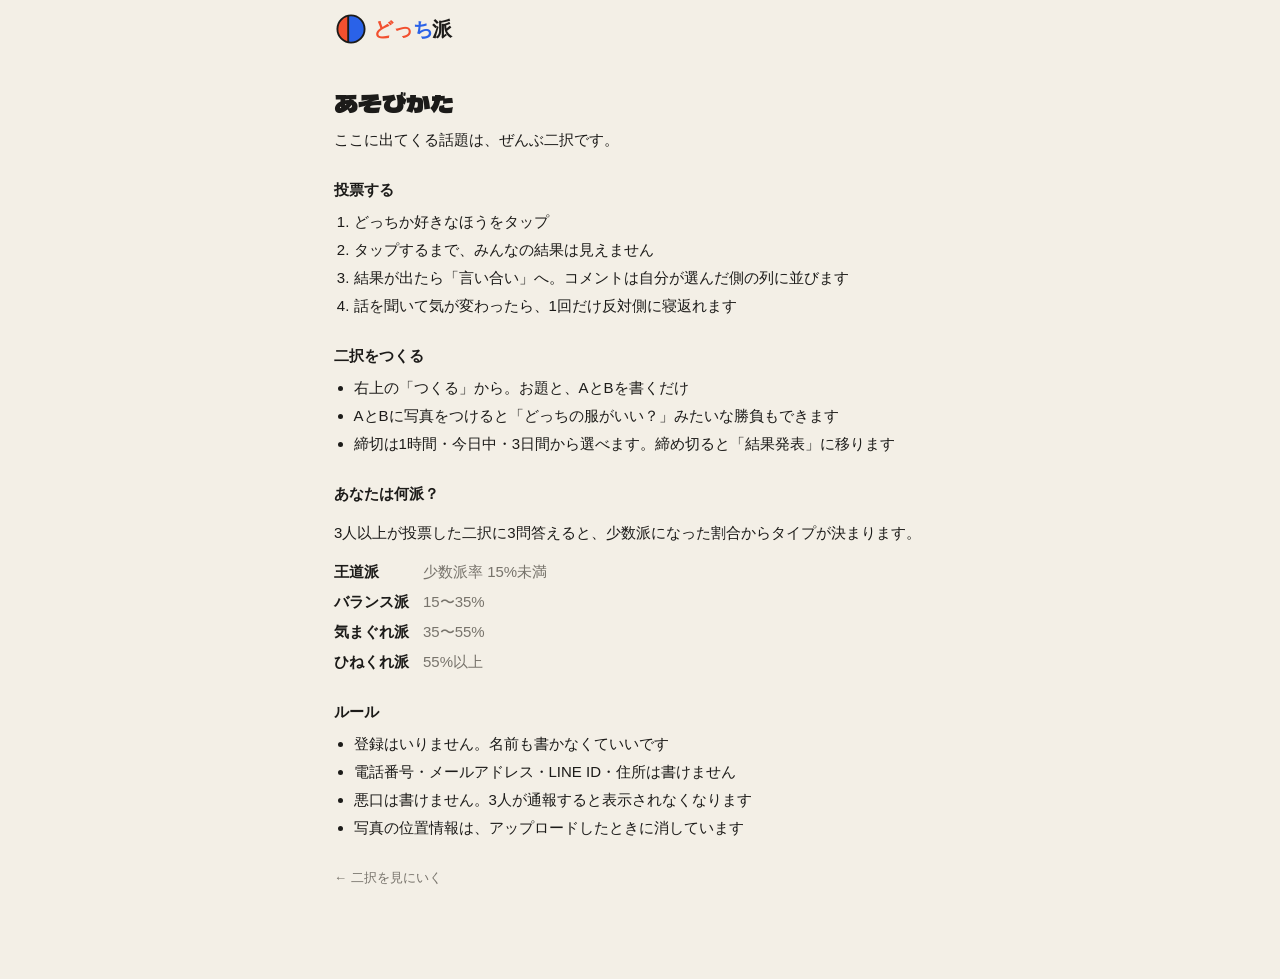
==== commit 68c155be: "ヘッダーと何派表示のデザインを変更" ====
--- a/static/about.html
+++ b/static/about.html
@@ -8,7 +8,7 @@
 <link rel="preconnect" href="https://fonts.googleapis.com">
 <link rel="preconnect" href="https://fonts.gstatic.com" crossorigin>
 <link href="https://fonts.googleapis.com/css2?family=Dela+Gothic+One&display=swap" rel="stylesheet">
-<link rel="stylesheet" href="/static/style.css?v=20">
+<link rel="stylesheet" href="/static/style.css?v=21">
 </head>
 <body>
 <header class="top">
--- a/static/style.css
+++ b/static/style.css
@@ -36,7 +36,6 @@
   top: 0;
   z-index: 20;
   background: var(--paper);
-  border-bottom: 1.5px solid var(--line);
 }
 
 .top-in {
@@ -44,7 +43,7 @@
   align-items: center;
   justify-content: space-between;
   max-width: 640px;
-  height: 56px;
+  height: 58px;
   margin: 0 auto;
   padding: 0 16px;
 }
@@ -52,38 +51,56 @@
 .logo {
   display: flex;
   align-items: center;
-  gap: 8px;
-  font-family: var(--display);
-  font-size: 22px;
-  font-weight: 400;
+  gap: 7px;
+  font-size: 20px;
+  font-weight: 900;
+  letter-spacing: -.01em;
   text-decoration: none;
-  letter-spacing: .02em;
-}
-
-.logo b { font-weight: 400; }
+}
+
+.logo b { font-weight: 900; }
 .la { color: var(--a); }
 .lb { color: var(--b); }
 
 .top-nav {
   display: flex;
   align-items: center;
-  gap: 14px;
-  font-size: 13px;
-}
-
-.top-nav a { text-decoration: none; color: var(--sub); }
-
+  gap: 16px;
+  font-size: 13px;
+}
+
+.top-nav a { color: var(--sub); text-decoration: underline; text-underline-offset: 3px; text-decoration-color: #cfc9bd; }
+
+/* A|B の札みたいなボタン */
 .make-btn {
-  padding: 7px 16px;
-  font-weight: 700;
-  font-size: 13px;
+  display: inline-flex;
+  align-items: stretch;
+  padding: 0 12px 0 0;
+  font-size: 13px;
+  font-weight: 700;
+  line-height: 30px;
+  color: var(--ink);
+  background: var(--card);
+  border: 1.5px solid var(--ink);
+  border-radius: 8px;
+  overflow: hidden;
+}
+
+.make-btn i {
+  width: 22px;
+  font-style: normal;
+  font-size: 12px;
+  text-align: center;
   color: #fff;
-  background: var(--ink);
-  border: 0;
-  border-radius: 99px;
-}
-
-.make-btn.big { padding: 12px 24px; font-size: 15px; margin-top: 16px; }
+}
+
+.make-btn .ka { background: var(--a); }
+.make-btn .kb { background: var(--b); margin-right: 9px; }
+.make-btn:hover { background: #fff; }
+.make-btn:active { transform: translateY(1px); }
+
+.make-btn.big { margin-top: 16px; font-size: 14px; line-height: 40px; padding-right: 16px; }
+.make-btn.big i { width: 28px; }
 
 .wrap {
   max-width: 640px;
@@ -101,17 +118,53 @@
 
 /* あなたは何派 */
 .you {
-  margin-top: 16px;
-  padding: 14px 16px;
-  background: var(--ink);
-  color: #fff;
-  border-radius: 16px;
-}
-
-.you p { margin: 0; }
-.you-type { font-size: 15px; }
-.you-type b { font-family: var(--display); font-weight: 400; font-size: 20px; color: var(--sticker); margin: 0 2px; }
-.you-sub { font-size: 12px; opacity: .65; margin-top: 2px !important; }
+  margin-top: 6px;
+  padding: 10px 2px 12px;
+  border-top: 1px solid #ddd6c8;
+  border-bottom: 1px solid #ddd6c8;
+}
+
+.you-line {
+  display: flex;
+  align-items: center;
+  flex-wrap: wrap;
+  gap: 4px 8px;
+  margin: 0;
+  font-size: 13px;
+  color: var(--sub);
+}
+
+.you-line b {
+  font-size: 17px;
+  font-weight: 900;
+  color: var(--ink);
+}
+
+.you-rate {
+  margin-left: auto;
+  font-size: 12px;
+  font-variant-numeric: tabular-nums;
+}
+
+.dots { display: inline-flex; gap: 5px; }
+
+.dots i {
+  width: 10px;
+  height: 10px;
+  border: 1.5px solid #bdb6a8;
+  border-radius: 50%;
+}
+
+.dots i.on:nth-child(odd) { background: var(--a); border-color: var(--a); }
+.dots i.on:nth-child(even) { background: var(--b); border-color: var(--b); }
+
+.you-meter {
+  display: block;
+  height: 4px;
+  margin-top: 8px;
+  border-radius: 2px;
+  background: linear-gradient(90deg, var(--ink) var(--r), #e2dccf var(--r));
+}
 
 /* タブ */
 .tabs {
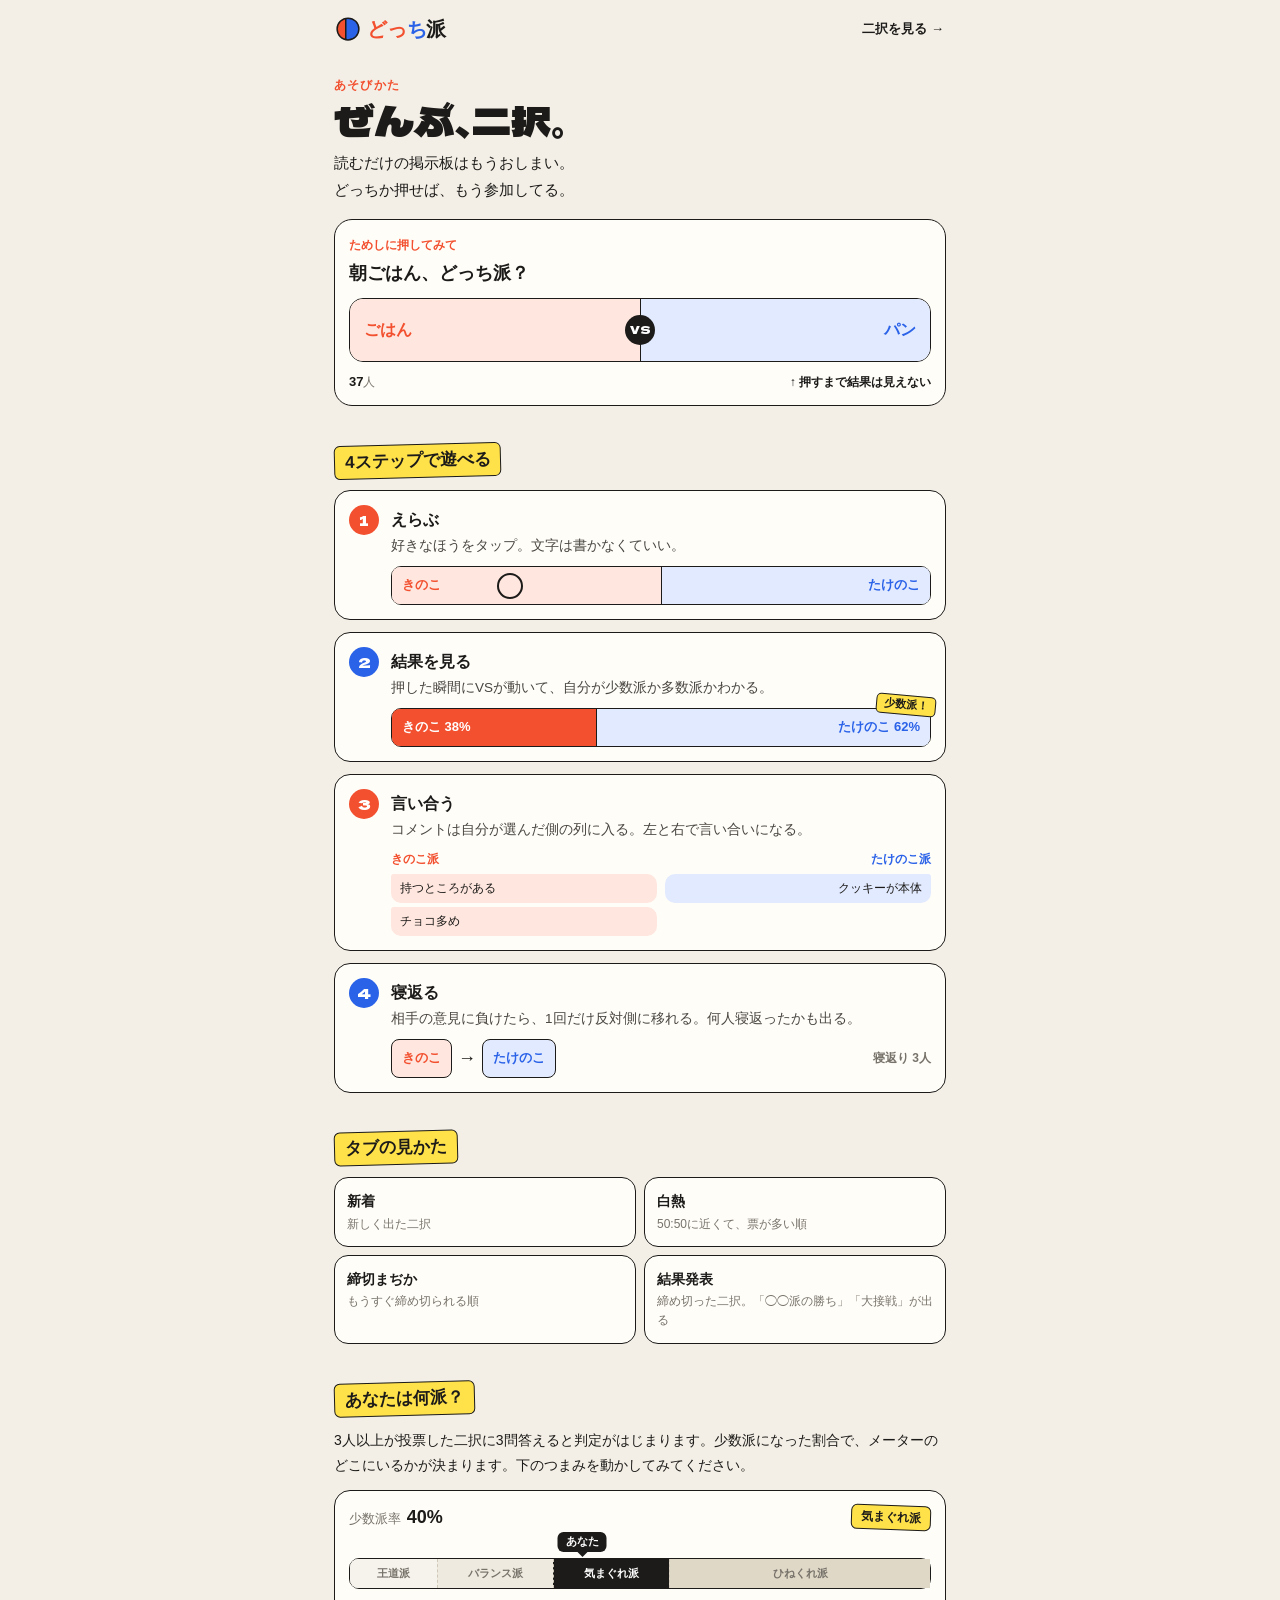
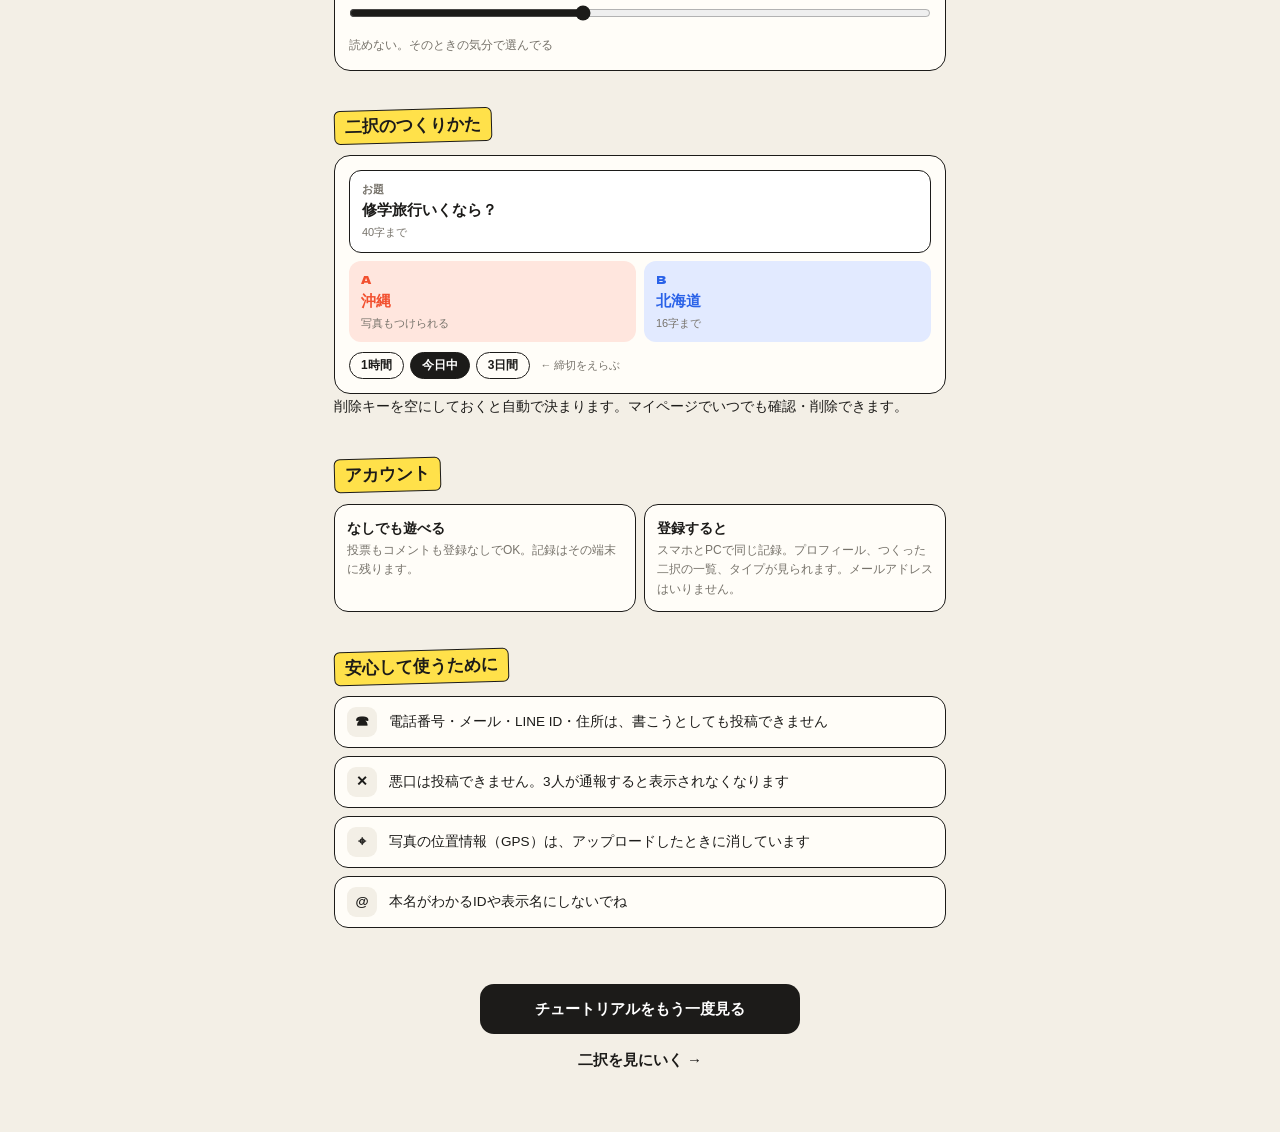
==== commit 6b67e110: "アカウント・マイページ・スマホ表示・チュートリアル・あそびかたを追加" ====
--- a/static/about.html
+++ b/static/about.html
@@ -2,57 +2,191 @@
 <html lang="ja">
 <head>
 <meta charset="utf-8">
-<meta name="viewport" content="width=device-width, initial-scale=1">
+<meta name="viewport" content="width=device-width, initial-scale=1, viewport-fit=cover">
 <title>あそびかた - どっち派</title>
 <link rel="icon" href="/static/favicon.svg" type="image/svg+xml">
 <link rel="preconnect" href="https://fonts.googleapis.com">
 <link rel="preconnect" href="https://fonts.gstatic.com" crossorigin>
 <link href="https://fonts.googleapis.com/css2?family=Dela+Gothic+One&display=swap" rel="stylesheet">
-<link rel="stylesheet" href="/static/style.css?v=21">
+<link rel="stylesheet" href="/static/style.css?v=31">
+<script>if (window.self !== window.top) document.documentElement.classList.add("in-frame");</script>
 </head>
-<body>
+<body class="guide">
 <header class="top">
   <div class="top-in">
-    <a class="logo" href="/"><img src="/static/favicon.svg" alt="" width="30" height="30"><span><b class="la">どっ</b><b class="lb">ち</b>派</span></a>
+    <a class="logo" href="/"><img src="/static/favicon.svg" alt="" width="24" height="24"><span><b class="la">どっ</b><b class="lb">ち</b>派</span></a>
+    <nav class="top-nav"><a href="/" class="login-link">二択を見る →</a></nav>
   </div>
 </header>
-<main class="wrap doc">
-  <h1>あそびかた</h1>
-  <p class="lead">ここに出てくる話題は、ぜんぶ二択です。</p>
 
-  <h2>投票する</h2>
-  <ol>
-    <li>どっちか好きなほうをタップ</li>
-    <li>タップするまで、みんなの結果は見えません</li>
-    <li>結果が出たら「言い合い」へ。コメントは自分が選んだ側の列に並びます</li>
-    <li>話を聞いて気が変わったら、1回だけ反対側に寝返れます</li>
-  </ol>
+<main class="wrap">
+  <!-- 1. ためしに押してみる -->
+  <section class="g-hero">
+    <p class="g-kicker">あそびかた</p>
+    <h1>ぜんぶ、二択。</h1>
+    <p class="g-lead">読むだけの掲示板はもうおしまい。<br>どっちか押せば、もう参加してる。</p>
 
-  <h2>二択をつくる</h2>
-  <ul>
-    <li>右上の「つくる」から。お題と、AとBを書くだけ</li>
-    <li>AとBに写真をつけると「どっちの服がいい？」みたいな勝負もできます</li>
-    <li>締切は1時間・今日中・3日間から選べます。締め切ると「結果発表」に移ります</li>
-  </ul>
+    <article class="card demo" id="demo1">
+      <div class="card-head"><span class="who">ためしに押してみて</span><span class="sticker hidden"></span></div>
+      <h2 class="q">朝ごはん、どっち派？</h2>
+      <div class="rope" style="--pa: 50">
+        <button type="button" class="side sa" data-side="a"><span class="opt">ごはん</span><span class="pct"></span></button>
+        <span class="vs" aria-hidden="true">VS</span>
+        <button type="button" class="side sb" data-side="b"><span class="opt">パン</span><span class="pct"></span></button>
+      </div>
+      <div class="card-foot"><span class="count"><b class="total">37</b>人</span><span class="g-hint" id="hint1">↑ 押すまで結果は見えない</span></div>
+    </article>
+  </section>
 
-  <h2>あなたは何派？</h2>
-  <p>3人以上が投票した二択に3問答えると、少数派になった割合からタイプが決まります。</p>
-  <dl class="types">
-    <dt>王道派</dt><dd>少数派率 15%未満</dd>
-    <dt>バランス派</dt><dd>15〜35%</dd>
-    <dt>気まぐれ派</dt><dd>35〜55%</dd>
-    <dt>ひねくれ派</dt><dd>55%以上</dd>
-  </dl>
+  <!-- 2. 4ステップ -->
+  <section class="g-sec">
+    <h2 class="g-h">4ステップで遊べる</h2>
+    <ol class="g-steps">
+      <li>
+        <span class="g-num">1</span>
+        <div class="g-body">
+          <h3>えらぶ</h3>
+          <p>好きなほうをタップ。文字は書かなくていい。</p>
+          <div class="mini-rope"><span class="ma">きのこ</span><span class="mb">たけのこ</span><i class="tap"></i></div>
+        </div>
+      </li>
+      <li>
+        <span class="g-num">2</span>
+        <div class="g-body">
+          <h3>結果を見る</h3>
+          <p>押した瞬間にVSが動いて、自分が少数派か多数派かわかる。</p>
+          <div class="mini-rope result"><span class="ma on">きのこ 38%</span><span class="mb">たけのこ 62%</span><em class="mini-sticker">少数派！</em></div>
+        </div>
+      </li>
+      <li>
+        <span class="g-num">3</span>
+        <div class="g-body">
+          <h3>言い合う</h3>
+          <p>コメントは自分が選んだ側の列に入る。左と右で言い合いになる。</p>
+          <div class="mini-debate">
+            <div><b class="a">きのこ派</b><i class="ba">持つところがある</i><i class="ba">チョコ多め</i></div>
+            <div><b class="b">たけのこ派</b><i class="bb">クッキーが本体</i></div>
+          </div>
+        </div>
+      </li>
+      <li>
+        <span class="g-num">4</span>
+        <div class="g-body">
+          <h3>寝返る</h3>
+          <p>相手の意見に負けたら、1回だけ反対側に移れる。何人寝返ったかも出る。</p>
+          <div class="mini-turn"><span class="ma">きのこ</span><span class="arrow">→</span><span class="mb">たけのこ</span><em>寝返り 3人</em></div>
+        </div>
+      </li>
+    </ol>
+  </section>
 
-  <h2>ルール</h2>
-  <ul>
-    <li>登録はいりません。名前も書かなくていいです</li>
-    <li>電話番号・メールアドレス・LINE ID・住所は書けません</li>
-    <li>悪口は書けません。3人が通報すると表示されなくなります</li>
-    <li>写真の位置情報は、アップロードしたときに消しています</li>
-  </ul>
+  <!-- 3. タブ -->
+  <section class="g-sec">
+    <h2 class="g-h">タブの見かた</h2>
+    <div class="g-tabs">
+      <div><b>新着</b><span>新しく出た二択</span></div>
+      <div><b>白熱</b><span>50:50に近くて、票が多い順</span></div>
+      <div><b>締切まぢか</b><span>もうすぐ締め切られる順</span></div>
+      <div><b>結果発表</b><span>締め切った二択。「◯◯派の勝ち」「大接戦」が出る</span></div>
+    </div>
+  </section>
 
-  <a class="back" href="/" style="margin-top:28px">← 二択を見にいく</a>
+  <!-- 4. 何派か診断 -->
+  <section class="g-sec">
+    <h2 class="g-h">あなたは何派？</h2>
+    <p class="g-p">3人以上が投票した二択に3問答えると判定がはじまります。少数派になった割合で、メーターのどこにいるかが決まります。下のつまみを動かしてみてください。</p>
+    <div class="you ready g-you">
+      <div class="you-top">
+        <p class="you-title">少数派率 <b id="rateOut">40%</b></p>
+        <span class="you-badge" id="typeOut">気まぐれ派</span>
+      </div>
+      <div class="scale" id="demoScale" style="--pos: 40">
+        <span class="seg">王道派</span><span class="seg">バランス派</span><span class="seg hit">気まぐれ派</span><span class="seg">ひねくれ派</span>
+        <span class="pin">あなた</span>
+      </div>
+      <input type="range" min="0" max="100" value="40" id="rateIn" aria-label="少数派率をうごかしてみる">
+      <p class="g-small" id="descOut">読めない。そのときの気分で選んでる</p>
+    </div>
+  </section>
+
+  <!-- 5. つくりかた -->
+  <section class="g-sec">
+    <h2 class="g-h">二択のつくりかた</h2>
+    <div class="g-make">
+      <div class="gm-q"><span>お題</span>修学旅行いくなら？<em>40字まで</em></div>
+      <div class="gm-ab">
+        <div class="gm-a"><span>A</span>沖縄<em>写真もつけられる</em></div>
+        <div class="gm-b"><span>B</span>北海道<em>16字まで</em></div>
+      </div>
+      <div class="gm-dur"><i>1時間</i><i class="on">今日中</i><i>3日間</i><em>← 締切をえらぶ</em></div>
+    </div>
+    <p class="g-p">削除キーを空にしておくと自動で決まります。マイページでいつでも確認・削除できます。</p>
+  </section>
+
+  <!-- 6. アカウント -->
+  <section class="g-sec">
+    <h2 class="g-h">アカウント</h2>
+    <div class="g-acc">
+      <div><b>なしでも遊べる</b><span>投票もコメントも登録なしでOK。記録はその端末に残ります。</span></div>
+      <div><b>登録すると</b><span>スマホとPCで同じ記録。プロフィール、つくった二択の一覧、タイプが見られます。メールアドレスはいりません。</span></div>
+    </div>
+  </section>
+
+  <!-- 7. ルール -->
+  <section class="g-sec">
+    <h2 class="g-h">安心して使うために</h2>
+    <ul class="g-rules">
+      <li><i>☎</i>電話番号・メール・LINE ID・住所は、書こうとしても投稿できません</li>
+      <li><i>✕</i>悪口は投稿できません。3人が通報すると表示されなくなります</li>
+      <li><i>⌖</i>写真の位置情報（GPS）は、アップロードしたときに消しています</li>
+      <li><i>@</i>本名がわかるIDや表示名にしないでね</li>
+    </ul>
+  </section>
+
+  <div class="g-end">
+    <a class="a-send" href="/?tour=1">チュートリアルをもう一度見る</a>
+    <a class="g-back" href="/">二択を見にいく →</a>
+  </div>
 </main>
+
+<script>
+  // ためしに押す
+  (function () {
+    const card = document.getElementById("demo1");
+    const result = { a: 41, b: 59 };
+    card.addEventListener("click", (e) => {
+      const btn = e.target.closest("[data-side]");
+      if (!btn || card.classList.contains("voted")) return;
+      const side = btn.dataset.side;
+      card.classList.add("voted", "pop");
+      card.querySelector(".rope").style.setProperty("--pa", result.a);
+      card.querySelector(".sa .pct").innerHTML = result.a + "<small>%</small>";
+      card.querySelector(".sb .pct").innerHTML = result.b + "<small>%</small>";
+      card.querySelector(side === "a" ? ".sa" : ".sb").classList.add("me");
+      const st = card.querySelector(".sticker");
+      st.textContent = side === "a" ? "少数派！" : "多数派！";
+      st.classList.toggle("hidden", false);
+      card.querySelector(".total").textContent = 38;
+      document.getElementById("hint1").textContent = side === "a" ? "少数派でした。言い合いで仲間をふやそう" : "多数派でした。少数派の言い分も聞いてみて";
+    });
+  })();
+
+  // メーター
+  (function () {
+    const types = [[15, "王道派", "だいたいみんなと同じ"], [35, "バランス派", "ときどき少数派"], [55, "気まぐれ派", "読めない。そのときの気分で選んでる"], [101, "ひねくれ派", "みんなと逆にいきがち"]];
+    const input = document.getElementById("rateIn");
+    const scale = document.getElementById("demoScale");
+    const segs = scale.querySelectorAll(".seg");
+    input.addEventListener("input", () => {
+      const r = +input.value;
+      const idx = types.findIndex((t) => r < t[0]);
+      scale.style.setProperty("--pos", r);
+      segs.forEach((s, i) => s.classList.toggle("hit", i === idx));
+      document.getElementById("rateOut").textContent = r + "%";
+      document.getElementById("typeOut").textContent = types[idx][1];
+      document.getElementById("descOut").textContent = types[idx][2];
+    });
+  })();
+</script>
 </body>
 </html>
--- a/static/style.css
+++ b/static/style.css
@@ -116,54 +116,137 @@
   border-radius: 10px;
 }
 
-/* あなたは何派 */
+/* あなたは何派（メーター） */
 .you {
-  margin-top: 6px;
-  padding: 10px 2px 12px;
-  border-top: 1px solid #ddd6c8;
-  border-bottom: 1px solid #ddd6c8;
-}
-
-.you-line {
+  margin-top: 8px;
+  padding: 12px 14px 14px;
+  background: var(--card);
+  border: 1.5px solid var(--line);
+  border-radius: 16px;
+}
+
+.you-top {
   display: flex;
   align-items: center;
-  flex-wrap: wrap;
-  gap: 4px 8px;
+  gap: 8px;
+  min-height: 28px;
+}
+
+.you-title {
   margin: 0;
   font-size: 13px;
   color: var(--sub);
 }
 
-.you-line b {
-  font-size: 17px;
+.you-title b {
+  margin-left: 2px;
+  font-size: 18px;
   font-weight: 900;
   color: var(--ink);
 }
 
-.you-rate {
+.you-title .q-mark { color: #b9b2a3; letter-spacing: .05em; }
+
+.you-badge {
   margin-left: auto;
+  padding: 2px 9px;
   font-size: 12px;
-  font-variant-numeric: tabular-nums;
-}
-
-.dots { display: inline-flex; gap: 5px; }
-
-.dots i {
-  width: 10px;
-  height: 10px;
-  border: 1.5px solid #bdb6a8;
-  border-radius: 50%;
-}
-
-.dots i.on:nth-child(odd) { background: var(--a); border-color: var(--a); }
-.dots i.on:nth-child(even) { background: var(--b); border-color: var(--b); }
-
-.you-meter {
-  display: block;
-  height: 4px;
-  margin-top: 8px;
-  border-radius: 2px;
-  background: linear-gradient(90deg, var(--ink) var(--r), #e2dccf var(--r));
+  font-weight: 700;
+  background: var(--sticker);
+  border: 1.5px solid var(--line);
+  border-radius: 6px;
+  transform: rotate(2deg);
+}
+
+.you-steps {
+  display: inline-flex;
+  align-items: center;
+  gap: 4px;
+  margin-left: auto;
+}
+
+.you-steps i {
+  width: 18px;
+  height: 18px;
+  border: 1.5px dashed #b9b2a3;
+  border-radius: 5px;
+}
+
+.you-steps i.on { border: 1.5px solid var(--line); }
+.you-steps i.on:nth-child(1) { background: var(--a); }
+.you-steps i.on:nth-child(2) { background: var(--b); }
+.you-steps i.on:nth-child(3) { background: var(--sticker); }
+
+.you-steps em {
+  margin-left: 4px;
+  font-style: normal;
+  font-size: 12px;
+  font-weight: 700;
+}
+
+.scale {
+  position: relative;
+  display: grid;
+  grid-template-columns: 15fr 20fr 20fr 45fr;
+  margin-top: 26px;
+  border: 1.5px solid var(--line);
+  border-radius: 10px;
+  overflow: visible;
+}
+
+.seg {
+  padding: 6px 2px;
+  font-size: 11px;
+  font-weight: 700;
+  text-align: center;
+  white-space: nowrap;
+  color: var(--sub);
+}
+
+.seg + .seg { border-left: 1.5px dashed #cfc8b9; }
+.seg:first-child { border-radius: 8px 0 0 8px; }
+.seg:last-child { border-radius: 0 8px 8px 0; }
+.seg:nth-child(1) { background: #f6f3ec; }
+.seg:nth-child(2) { background: #efeadf; }
+.seg:nth-child(3) { background: #e8e1d3; }
+.seg:nth-child(4) { background: #e0d8c7; }
+.seg.hit { background: var(--ink); color: #fff; }
+
+.pin {
+  position: absolute;
+  bottom: calc(100% + 7px);
+  left: clamp(18px, calc(var(--pos) * 1%), calc(100% - 18px));
+  transform: translateX(-50%);
+  padding: 1px 8px;
+  font-size: 11px;
+  font-weight: 800;
+  color: #fff;
+  white-space: nowrap;
+  background: var(--ink);
+  border-radius: 6px;
+  transition: left .8s cubic-bezier(.2, .9, .2, 1);
+}
+
+.pin::after {
+  content: "";
+  position: absolute;
+  top: 100%;
+  left: 50%;
+  margin-left: -5px;
+  border: 5px solid transparent;
+  border-top-color: var(--ink);
+}
+
+.pin.unknown {
+  background: #b9b2a3;
+  animation: wobble 2.4s ease-in-out infinite;
+}
+
+.pin.unknown::after { border-top-color: #b9b2a3; }
+
+@keyframes wobble {
+  0%, 100% { left: 30%; }
+  50% { left: 70%; }
 }
 
 /* タブ */
@@ -707,3 +790,682 @@
   .side, .vs { transition: none; }
   .card.pop .rope, .col li.new { animation: none; }
 }
+
+/* ---------- スマホ表示の切りかえ ---------- */
+.view-btn {
+  display: inline-flex;
+  align-items: center;
+  gap: 5px;
+  padding: 5px 10px;
+  font-size: 12px;
+  font-weight: 700;
+  color: var(--sub);
+  background: transparent;
+  border: 1.5px solid #cfc8b9;
+  border-radius: 8px;
+}
+
+.view-btn:hover { color: var(--ink); border-color: var(--ink); }
+.view-btn.big { padding: 9px 14px; font-size: 13px; color: var(--ink); border-color: var(--ink); background: var(--card); }
+
+@media (max-width: 759px) { .view-btn { display: none; } }
+.in-frame .view-btn { display: none; }
+
+.phone-page {
+  display: flex;
+  align-items: center;
+  justify-content: center;
+  gap: 56px;
+  min-height: 100vh;
+  padding: 24px;
+}
+
+.phone-side {
+  display: flex;
+  flex-direction: column;
+  align-items: flex-start;
+  gap: 14px;
+  max-width: 220px;
+}
+
+.phone-side .logo { font-size: 26px; }
+.phone-lead { margin: 0; font-size: 13px; color: var(--sub); line-height: 1.8; }
+
+.link-plain {
+  padding: 0;
+  font-size: 12px;
+  color: var(--sub);
+  background: none;
+  border: 0;
+  text-decoration: underline;
+  text-underline-offset: 3px;
+}
+
+.phone {
+  position: relative;
+  flex: none;
+  width: 414px;
+  height: min(868px, calc(100vh - 48px));
+  padding: 12px;
+  background: #1f1e1c;
+  border-radius: 58px;
+  box-shadow: inset 0 0 0 2px #3a3835, 0 30px 60px -30px rgba(40, 30, 10, .55);
+}
+
+.phone-screen {
+  position: relative;
+  width: 100%;
+  height: 100%;
+  overflow: hidden;
+  background: var(--paper);
+  border-radius: 46px;
+}
+
+.phone-screen iframe {
+  display: block;
+  width: 100%;
+  height: 100%;
+  border: 0;
+  padding-top: 40px;
+  background: var(--paper);
+}
+
+.island {
+  position: absolute;
+  top: 10px;
+  left: 50%;
+  z-index: 2;
+  width: 112px;
+  height: 30px;
+  margin-left: -56px;
+  background: #1f1e1c;
+  border-radius: 20px;
+}
+
+.phone-btn {
+  position: absolute;
+  width: 4px;
+  background: #2c2a27;
+  border-radius: 2px;
+}
+
+.phone-btn.b1 { left: -4px; top: 130px; height: 32px; }
+.phone-btn.b2 { left: -4px; top: 185px; height: 58px; }
+.phone-btn.b3 { right: -4px; top: 200px; height: 90px; }
+
+@media (max-width: 759px) {
+  .phone-side { display: none; }
+}
+
+/* ---------- チュートリアル ---------- */
+.tour-block {
+  position: fixed;
+  inset: 0;
+  z-index: 90;
+}
+
+.tour-spot {
+  position: fixed;
+  z-index: 91;
+  border-radius: 16px;
+  box-shadow: 0 0 0 3px var(--sticker), 0 0 0 9999px rgba(28, 27, 25, .62);
+  pointer-events: none;
+  transition: all .35s cubic-bezier(.2, .9, .2, 1);
+}
+
+.tour-tip {
+  position: fixed;
+  z-index: 92;
+  width: min(320px, calc(100vw - 24px));
+  padding: 14px 16px 12px;
+  background: var(--card);
+  border: 1.5px solid var(--line);
+  border-radius: 16px;
+  transition: top .35s cubic-bezier(.2, .9, .2, 1), left .35s cubic-bezier(.2, .9, .2, 1);
+}
+
+.tour-step {
+  display: inline-block;
+  padding: 1px 8px;
+  font-size: 11px;
+  font-weight: 800;
+  background: var(--sticker);
+  border: 1.5px solid var(--line);
+  border-radius: 6px;
+  transform: rotate(-3deg);
+}
+
+.tour-tip h3 { margin: 8px 0 4px; font-size: 17px; font-weight: 900; }
+.tour-tip p { margin: 0; font-size: 13.5px; line-height: 1.7; color: #4a4741; }
+
+.tour-nav {
+  display: flex;
+  align-items: center;
+  justify-content: space-between;
+  margin-top: 12px;
+}
+
+.tour-dots { display: flex; gap: 5px; }
+.tour-dots i { width: 7px; height: 7px; border-radius: 50%; background: #d8d1c2; }
+.tour-dots i.on { background: var(--ink); }
+
+.tour-skip { padding: 0; font-size: 12px; color: var(--sub); background: none; border: 0; }
+
+.tour-next {
+  padding: 7px 16px;
+  font-size: 13px;
+  font-weight: 800;
+  color: #fff;
+  background: var(--ink);
+  border: 0;
+  border-radius: 10px;
+}
+
+.tour-next.last { background: var(--a); }
+
+/* ---------- アカウントまわり ---------- */
+.avatar {
+  display: inline-grid;
+  place-items: center;
+  flex: none;
+  width: var(--s);
+  height: var(--s);
+  font-size: calc(var(--s) * .46);
+  font-weight: 900;
+  line-height: 1;
+  color: #fff;
+  background: var(--c);
+  border: 1.5px solid var(--line);
+  border-radius: 50%;
+}
+
+.me-link { display: flex; text-decoration: none; }
+.login-link { font-weight: 700; color: var(--ink) !important; text-decoration: none !important; }
+.who.named { color: var(--ink); font-weight: 700; text-decoration: none; }
+.who.named:hover { text-decoration: underline; }
+
+.flash.ok { background: #e3f4e8; }
+
+.auth { display: flex; justify-content: center; padding: 20px 0 40px; }
+
+.auth-card {
+  width: 100%;
+  max-width: 420px;
+  padding: 18px 18px 20px;
+  background: var(--card);
+  border: 1.5px solid var(--line);
+  border-radius: 20px;
+}
+
+.auth-switch {
+  display: grid;
+  grid-template-columns: 1fr 1fr;
+  padding: 3px;
+  background: var(--paper);
+  border-radius: 12px;
+}
+
+.auth-switch a {
+  padding: 7px 0;
+  font-size: 13px;
+  font-weight: 700;
+  text-align: center;
+  color: var(--sub);
+  text-decoration: none;
+  border-radius: 9px;
+}
+
+.auth-switch a.on { color: var(--ink); background: var(--card); box-shadow: 0 0 0 1.5px var(--line); }
+
+.auth h1 { margin: 18px 0 4px; font-size: 22px; font-weight: 900; }
+.auth-lead { margin: 0 0 14px; font-size: 13px; color: var(--sub); }
+.auth-note { margin: 14px 0 0; font-size: 12px; color: var(--sub); }
+
+.a-field { display: block; margin-top: 14px; }
+.a-field > span { display: block; margin-bottom: 5px; font-size: 12px; font-weight: 700; color: var(--sub); }
+.a-field small { display: block; margin-top: 4px; font-size: 11px; color: var(--sub); }
+
+.a-field input:not([type="radio"]) {
+  width: 100%;
+  padding: 10px 12px;
+  font-size: 16px;
+  background: #fff;
+  border: 1.5px solid var(--line);
+  border-radius: 12px;
+  outline: none;
+}
+
+.a-field input:not([type="radio"]):focus { box-shadow: 0 0 0 3px var(--b-soft); }
+
+.a-at { position: relative; }
+.a-at i { position: absolute; left: 12px; top: 50%; transform: translateY(-50%); font-style: normal; color: var(--sub); }
+.a-at input { padding-left: 30px !important; }
+
+.a-colors, .a-grades { display: flex; flex-wrap: wrap; gap: 8px; }
+.a-colors input, .a-grades input { position: absolute; opacity: 0; pointer-events: none; }
+
+.a-colors i {
+  display: grid;
+  place-items: center;
+  width: 36px;
+  height: 36px;
+  background: var(--c);
+  border: 1.5px solid var(--line);
+  border-radius: 50%;
+  cursor: pointer;
+}
+
+.a-initial { color: #fff; font-size: 15px; font-weight: 900; opacity: 0; }
+.a-colors input:checked + i { box-shadow: 0 0 0 3px var(--paper), 0 0 0 5px var(--ink); }
+.a-colors input:checked + i .a-initial { opacity: 1; }
+
+.a-grades i {
+  display: block;
+  padding: 6px 14px;
+  font-size: 13px;
+  font-weight: 700;
+  font-style: normal;
+  border: 1.5px solid var(--line);
+  border-radius: 99px;
+  cursor: pointer;
+}
+
+.a-grades input:checked + i { color: #fff; background: var(--ink); }
+
+.a-send {
+  display: block;
+  width: 100%;
+  margin-top: 20px;
+  padding: 13px;
+  font-size: 15px;
+  font-weight: 900;
+  text-align: center;
+  text-decoration: none;
+  color: #fff;
+  background: var(--ink);
+  border: 0;
+  border-radius: 14px;
+}
+
+.a-send.small { display: inline-block; width: auto; margin-top: 12px; padding: 9px 18px; font-size: 13px; }
+
+/* プロフィール */
+.profile {
+  margin-top: 14px;
+  padding: 16px;
+  background: var(--card);
+  border: 1.5px solid var(--line);
+  border-radius: 20px;
+}
+
+.pf-top { display: flex; align-items: center; gap: 14px; }
+.pf-name h1 { margin: 0; font-size: 22px; font-weight: 900; line-height: 1.3; }
+.pf-name p { margin: 0; font-size: 13px; color: var(--sub); }
+
+.pf-grade {
+  margin-left: 8px;
+  padding: 0 7px;
+  font-size: 11px;
+  font-weight: 700;
+  color: var(--ink);
+  border: 1.5px solid var(--line);
+  border-radius: 99px;
+}
+
+.pf-bio { margin: 12px 0 0; font-size: 14px; }
+
+.pf-type {
+  display: flex;
+  flex-wrap: wrap;
+  align-items: baseline;
+  gap: 2px 10px;
+  margin-top: 14px;
+  padding: 10px 12px;
+  background: var(--paper);
+  border-radius: 12px;
+}
+
+.pf-type-label { font-size: 11px; font-weight: 700; color: var(--sub); }
+.pf-type b { font-size: 18px; font-weight: 900; color: #b9b2a3; }
+.pf-type.ready b { color: var(--ink); }
+.pf-type-sub { font-size: 12px; color: var(--sub); }
+
+.pf-stats {
+  display: grid;
+  grid-template-columns: repeat(4, 1fr);
+  margin: 12px 0 0;
+  text-align: center;
+}
+
+.pf-stats div + div { border-left: 1px solid #e2dccf; }
+.pf-stats dt { font-size: 11px; color: var(--sub); }
+.pf-stats dd { margin: 0; font-size: 22px; font-weight: 900; font-variant-numeric: tabular-nums; }
+
+.pf-edit { margin-top: 14px; font-size: 13px; }
+.pf-edit summary { cursor: pointer; font-weight: 700; color: var(--sub); }
+.pf-logout { margin-top: 16px; }
+.pf-logout button { padding: 0; font-size: 12px; color: var(--a); background: none; border: 0; text-decoration: underline; }
+
+.pf-cta { margin-top: 14px; padding-top: 12px; border-top: 1px dashed #d8d1c2; font-size: 13px; }
+.pf-cta p { margin: 0; color: var(--sub); }
+.pf-cta div { display: flex; align-items: center; gap: 14px; }
+.pf-login { margin-top: 12px; font-weight: 700; }
+
+/* 自分の二択＋削除キー */
+.mine-wrap .card { border-bottom-left-radius: 0; border-bottom-right-radius: 0; }
+
+.mine-bar {
+  display: flex;
+  align-items: center;
+  gap: 10px;
+  padding: 9px 14px;
+  font-size: 12px;
+  color: var(--sub);
+  background: #ebe6da;
+  border: 1.5px solid var(--line);
+  border-top: 0;
+  border-radius: 0 0 18px 18px;
+}
+
+.mine-bar code, .made-note code, .own-key code {
+  padding: 1px 8px;
+  font-family: ui-monospace, Menlo, monospace;
+  font-size: 13px;
+  font-weight: 700;
+  letter-spacing: .12em;
+  color: var(--ink);
+  background: #fff;
+  border: 1px solid #cfc8b9;
+  border-radius: 6px;
+}
+
+.mine-bar button {
+  padding: 3px 10px;
+  font-size: 12px;
+  font-weight: 700;
+  background: #fff;
+  border: 1px solid #cfc8b9;
+  border-radius: 8px;
+}
+
+.key-del { margin-left: auto; color: var(--a); }
+.key-del.sure { color: #fff; background: var(--a) !important; border-color: var(--a) !important; }
+
+.made-note {
+  margin-bottom: 12px;
+  padding: 12px 14px;
+  background: #fff7c7;
+  border: 1.5px solid var(--line);
+  border-radius: 14px;
+}
+
+.made-note b { font-size: 15px; }
+.made-note p { margin: 4px 0 0; font-size: 13px; }
+
+.own-key { font-size: 12px; }
+
+.m-as {
+  display: flex;
+  flex: 1.4;
+  flex-wrap: wrap;
+  align-items: center;
+  gap: 6px;
+  font-size: 12px;
+  font-weight: 700;
+}
+
+.m-as input { width: 16px; height: 16px; margin: 0 0 0 4px; }
+.m-as em { font-style: normal; font-weight: 400; color: var(--sub); }
+
+/* スマホの下タブ */
+.bottom-nav { display: none; }
+
+@media (max-width: 759px) {
+  .top-make, .help-link { display: none; }
+  body { padding-bottom: calc(66px + env(safe-area-inset-bottom)); }
+
+  .bottom-nav {
+    position: fixed;
+    left: 0;
+    right: 0;
+    bottom: 0;
+    z-index: 30;
+    display: grid;
+    grid-template-columns: 1fr 1fr 1fr;
+    padding: 6px 10px calc(6px + env(safe-area-inset-bottom));
+    background: var(--paper);
+    border-top: 1.5px solid var(--line);
+  }
+
+  .bottom-nav a, .bottom-nav button {
+    display: flex;
+    flex-direction: column;
+    align-items: center;
+    gap: 2px;
+    padding: 2px 0;
+    font-size: 10px;
+    font-weight: 700;
+    color: var(--sub);
+    text-decoration: none;
+    background: none;
+    border: 0;
+  }
+
+  .bottom-nav a.on { color: var(--ink); }
+  .bottom-nav svg { width: 24px; height: 24px; }
+
+  .bn-make { flex-direction: row !important; flex-wrap: wrap; justify-content: center; color: var(--ink) !important; }
+  .bn-make i {
+    display: grid;
+    place-items: center;
+    width: 21px;
+    height: 26px;
+    font-size: 12px;
+    font-style: normal;
+    font-weight: 900;
+    color: #fff;
+    border: 1.5px solid var(--line);
+  }
+  .bn-make .ka { background: var(--a); border-radius: 7px 0 0 7px; border-right: 0; }
+  .bn-make .kb { background: var(--b); border-radius: 0 7px 7px 0; }
+  .bn-make span { flex-basis: 100%; text-align: center; }
+
+  .say { bottom: calc(62px + env(safe-area-inset-bottom)); }
+}
+
+.top-nav .me-link { text-decoration: none; }
+
+/* ---------- あそびかた ---------- */
+.guide .wrap { padding-bottom: 60px; }
+
+.g-hero { padding-top: 18px; }
+.g-kicker { margin: 0; font-size: 12px; font-weight: 800; color: var(--a); letter-spacing: .1em; }
+.g-hero h1 { margin: 2px 0 6px; font-family: var(--display); font-weight: 400; font-size: 40px; line-height: 1.15; }
+.g-lead { margin: 0 0 16px; font-size: 15px; line-height: 1.8; }
+.g-hint { margin-left: auto; font-weight: 700; color: var(--ink); }
+.demo .card-head .who { font-weight: 700; color: var(--a); }
+
+.g-sec { margin-top: 38px; }
+
+.g-h {
+  display: inline-block;
+  margin: 0 0 12px;
+  padding: 2px 10px 3px;
+  font-size: 17px;
+  font-weight: 900;
+  background: var(--sticker);
+  border: 1.5px solid var(--line);
+  border-radius: 6px;
+  transform: rotate(-1.5deg);
+}
+
+.g-p { margin: 0 0 12px; font-size: 14px; line-height: 1.8; }
+.g-small { margin: 8px 0 0; font-size: 12px; color: var(--sub); }
+
+.g-steps { list-style: none; margin: 0; padding: 0; display: grid; gap: 12px; }
+
+.g-steps li {
+  display: flex;
+  gap: 12px;
+  padding: 14px;
+  background: var(--card);
+  border: 1.5px solid var(--line);
+  border-radius: 16px;
+}
+
+.g-num {
+  flex: none;
+  display: grid;
+  place-items: center;
+  width: 30px;
+  height: 30px;
+  font-family: var(--display);
+  font-size: 15px;
+  color: #fff;
+  background: var(--ink);
+  border-radius: 50%;
+}
+
+.g-steps li:nth-child(odd) .g-num { background: var(--a); }
+.g-steps li:nth-child(even) .g-num { background: var(--b); }
+
+.g-body { flex: 1; min-width: 0; }
+.g-body h3 { margin: 2px 0 2px; font-size: 16px; font-weight: 900; }
+.g-body p { margin: 0 0 10px; font-size: 13.5px; color: #4a4741; }
+
+.mini-rope, .mini-turn {
+  position: relative;
+  display: flex;
+  font-size: 13px;
+  font-weight: 800;
+  border: 1.5px solid var(--line);
+  border-radius: 10px;
+  overflow: visible;
+}
+
+.mini-rope span, .mini-turn span { flex: 1; padding: 8px 10px; }
+.ma { color: var(--a); background: var(--a-soft); border-radius: 8px 0 0 8px; }
+.mb { color: var(--b); background: var(--b-soft); border-radius: 0 8px 8px 0; text-align: right; border-left: 1.5px solid var(--line); }
+.mini-rope.result .ma { flex: 0 0 38%; }
+.mini-rope.result .ma.on { color: #fff; background: var(--a); }
+
+.tap {
+  position: absolute;
+  left: 22%;
+  top: 50%;
+  width: 26px;
+  height: 26px;
+  margin: -13px 0 0 -13px;
+  border: 2px solid var(--ink);
+  border-radius: 50%;
+  animation: tap 1.6s ease-out infinite;
+}
+
+@keyframes tap {
+  0% { transform: scale(.4); opacity: 1; }
+  70%, 100% { transform: scale(1.4); opacity: 0; }
+}
+
+.mini-sticker {
+  position: absolute;
+  right: -6px;
+  top: -14px;
+  padding: 0 7px;
+  font-size: 11px;
+  font-style: normal;
+  background: var(--sticker);
+  border: 1.5px solid var(--line);
+  border-radius: 5px;
+  transform: rotate(5deg);
+}
+
+.mini-debate { display: grid; grid-template-columns: 1fr 1fr; gap: 8px; }
+.mini-debate div { display: grid; gap: 4px; align-content: start; }
+.mini-debate div:last-child { text-align: right; }
+.mini-debate b { font-size: 12px; }
+.mini-debate b.a { color: var(--a); }
+.mini-debate b.b { color: var(--b); }
+.mini-debate i { padding: 5px 9px; font-size: 12px; font-style: normal; border-radius: 10px; }
+.mini-debate .ba { background: var(--a-soft); border-top-left-radius: 3px; }
+.mini-debate .bb { background: var(--b-soft); border-top-right-radius: 3px; }
+
+.mini-turn { align-items: center; border: 0; gap: 6px; }
+.mini-turn span { flex: none; border: 1.5px solid var(--line); border-radius: 8px; }
+.mini-turn .arrow { padding: 0; border: 0; font-size: 18px; color: var(--ink); background: none; animation: nudge 1.2s ease-in-out infinite; }
+.mini-turn em { margin-left: auto; font-size: 12px; font-style: normal; color: var(--sub); }
+
+@keyframes nudge { 50% { transform: translateX(4px); } }
+
+.g-tabs, .g-acc { display: grid; grid-template-columns: 1fr 1fr; gap: 8px; }
+
+.g-tabs div, .g-acc div {
+  padding: 12px;
+  background: var(--card);
+  border: 1.5px solid var(--line);
+  border-radius: 14px;
+}
+
+.g-tabs b, .g-acc b { display: block; font-size: 14px; font-weight: 900; }
+.g-tabs span, .g-acc span { display: block; margin-top: 2px; font-size: 12px; color: var(--sub); line-height: 1.6; }
+
+.g-you input[type="range"] {
+  width: 100%;
+  margin: 16px 0 0;
+  accent-color: var(--ink);
+}
+
+.g-you .pin { transition: left .15s; }
+
+.g-make {
+  padding: 14px;
+  background: var(--card);
+  border: 1.5px solid var(--line);
+  border-radius: 16px;
+}
+
+.g-make em { display: block; margin-top: 2px; font-size: 11px; font-style: normal; font-weight: 400; color: var(--sub); }
+.g-make span { display: block; font-size: 11px; font-weight: 800; color: var(--sub); }
+.gm-q { padding: 10px 12px; font-weight: 800; border: 1.5px solid var(--line); border-radius: 12px; background: #fff; }
+.gm-ab { display: grid; grid-template-columns: 1fr 1fr; gap: 8px; margin-top: 8px; }
+.gm-a, .gm-b { padding: 10px 12px; font-weight: 800; border-radius: 12px; }
+.gm-a { color: var(--a); background: var(--a-soft); }
+.gm-b { color: var(--b); background: var(--b-soft); }
+.gm-a span, .gm-b span { color: inherit; font-family: var(--display); font-weight: 400; }
+.gm-dur { display: flex; align-items: center; gap: 6px; margin-top: 10px; }
+.gm-dur i { padding: 3px 11px; font-size: 12px; font-style: normal; font-weight: 700; border: 1.5px solid var(--line); border-radius: 99px; }
+.gm-dur i.on { color: #fff; background: var(--ink); }
+.gm-dur em { display: inline; margin: 0 0 0 4px; }
+
+.g-rules { list-style: none; margin: 0; padding: 0; display: grid; gap: 8px; }
+
+.g-rules li {
+  display: flex;
+  align-items: center;
+  gap: 12px;
+  padding: 10px 12px;
+  font-size: 13.5px;
+  background: var(--card);
+  border: 1.5px solid var(--line);
+  border-radius: 14px;
+}
+
+.g-rules i {
+  flex: none;
+  display: grid;
+  place-items: center;
+  width: 30px;
+  height: 30px;
+  font-style: normal;
+  font-weight: 900;
+  background: var(--paper);
+  border-radius: 9px;
+}
+
+.g-end { display: flex; flex-direction: column; align-items: center; gap: 14px; margin-top: 36px; }
+.g-end .a-send { max-width: 320px; }
+.g-back { font-weight: 800; text-decoration: none; }
+
+@media (max-width: 480px) {
+  .g-hero h1 { font-size: 34px; }
+  .g-tabs, .g-acc { grid-template-columns: 1fr; }
+}
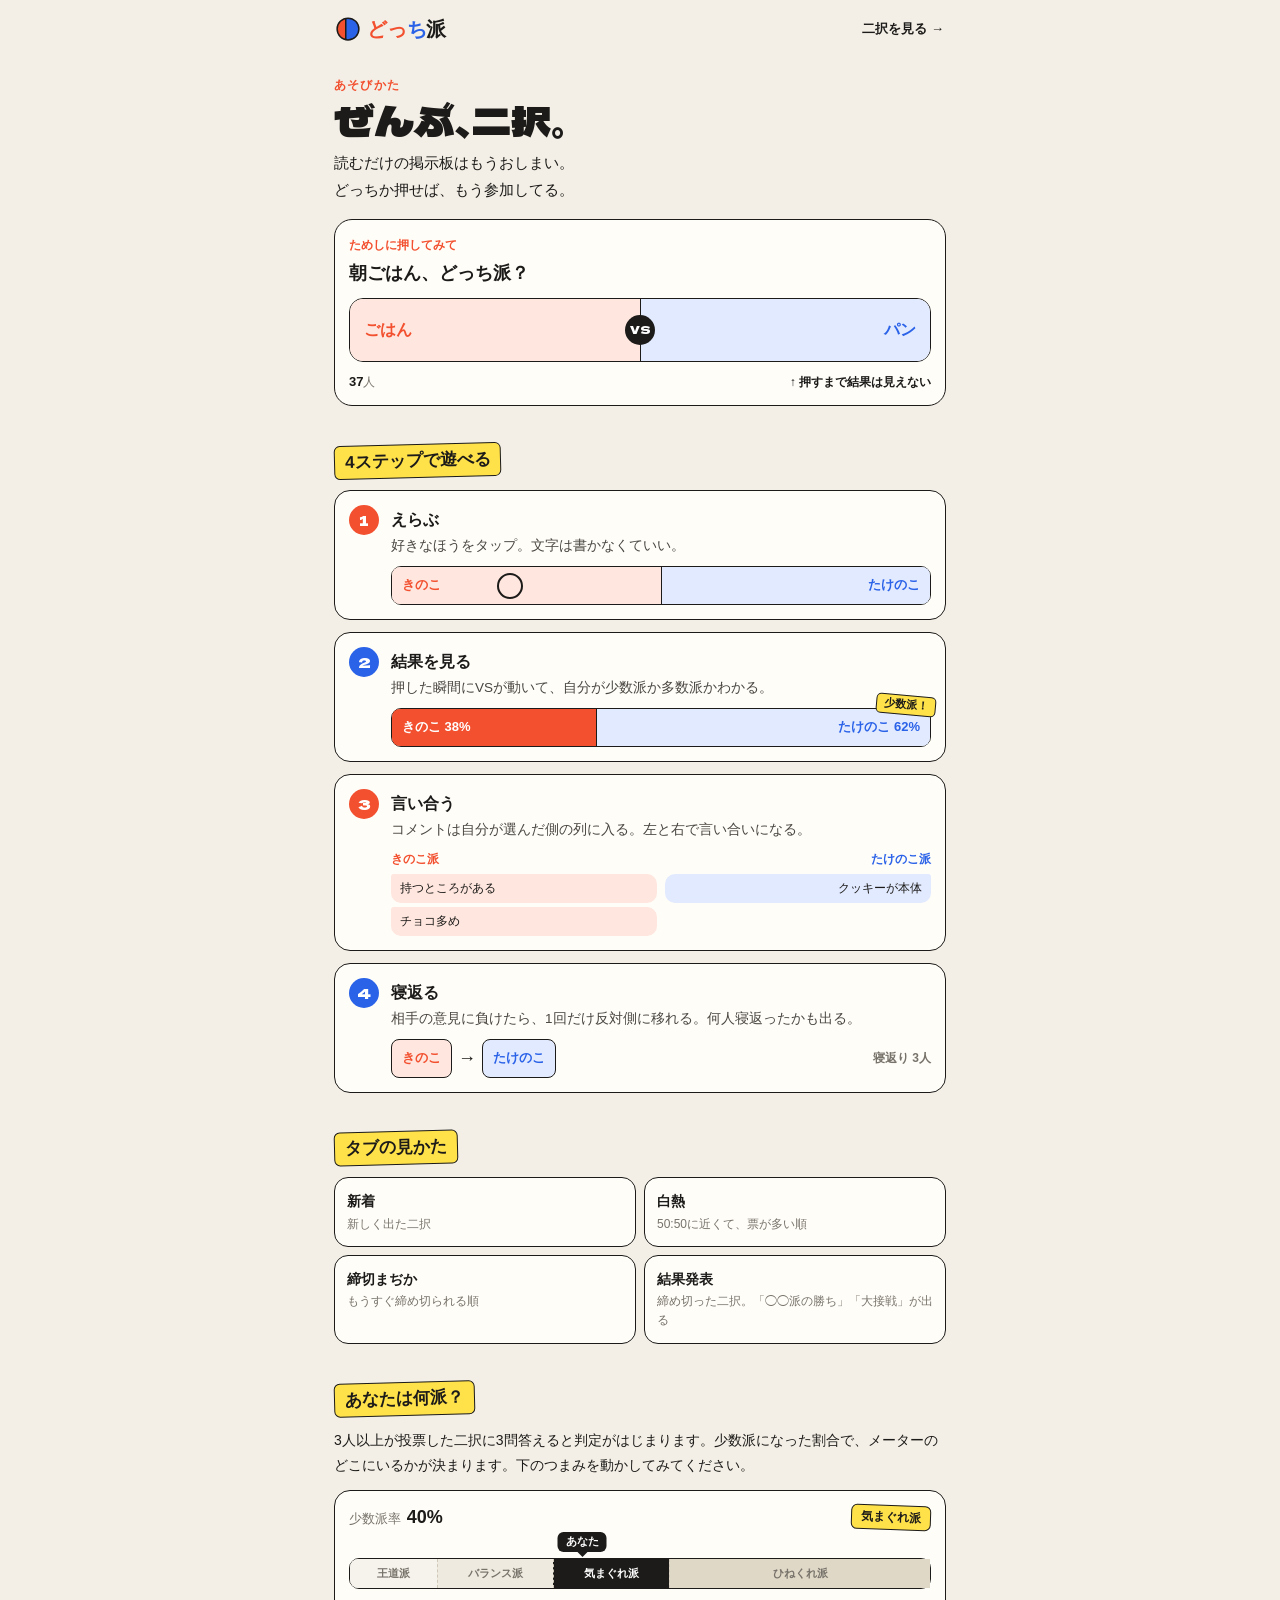
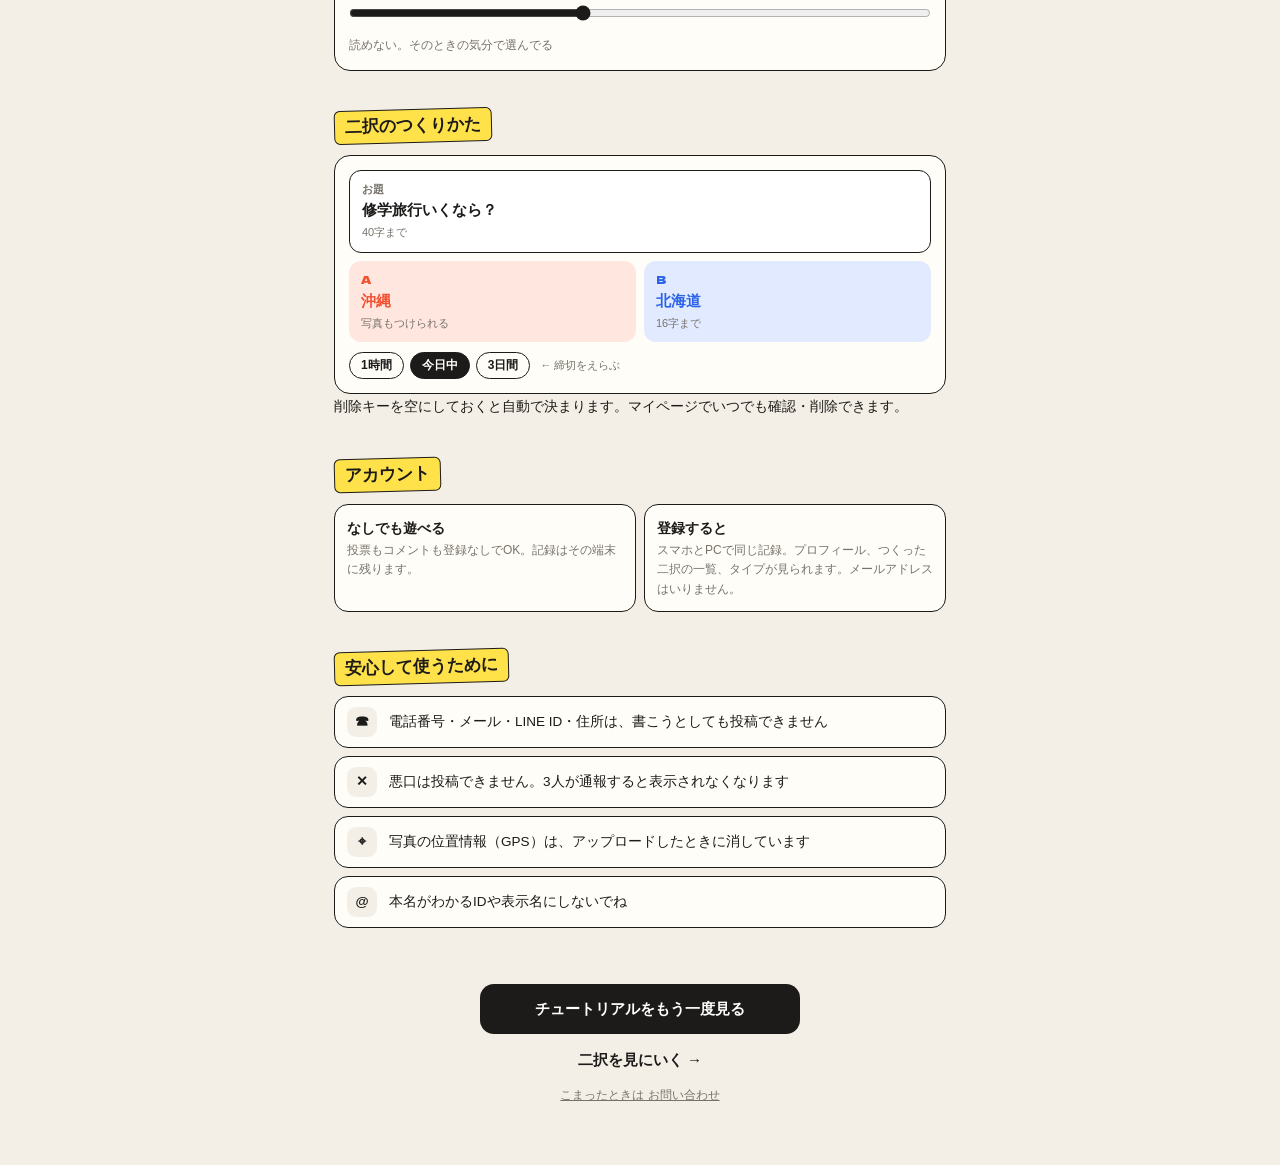
==== commit d6237b13: "お問い合わせ、コメントの荒らし対策、写真を小さく、PCでもスマホ枠で表示" ====
--- a/static/about.html
+++ b/static/about.html
@@ -146,6 +146,7 @@
   <div class="g-end">
     <a class="a-send" href="/?tour=1">チュートリアルをもう一度見る</a>
     <a class="g-back" href="/">二択を見にいく →</a>
+    <a class="g-contact" href="/contact">こまったときは お問い合わせ</a>
   </div>
 </main>
 
--- a/static/style.css
+++ b/static/style.css
@@ -1469,3 +1469,81 @@
   .g-hero h1 { font-size: 34px; }
   .g-tabs, .g-acc { grid-template-columns: 1fr; }
 }
+
+/* 写真は小さめに */
+.pics { gap: 6px; }
+.pics { max-width: 420px; }
+.pic { aspect-ratio: 4 / 3; max-height: 104px; border-radius: 10px; }
+h1.q + .pics .pic { max-height: 140px; }
+
+/* お問い合わせ */
+.contact { display: flex; justify-content: center; padding: 18px 0 40px; }
+
+.ct-card {
+  width: 100%;
+  max-width: 460px;
+  padding: 18px;
+  background: var(--card);
+  border: 1.5px solid var(--line);
+  border-radius: 20px;
+}
+
+.ct-card h1 { margin: 0 0 4px; font-size: 22px; font-weight: 900; }
+.ct-lead { margin: 0 0 4px; font-size: 13px; color: var(--sub); }
+
+.ct-kinds { display: flex; flex-wrap: wrap; gap: 6px; }
+.ct-kinds input { position: absolute; opacity: 0; pointer-events: none; }
+.ct-kinds i {
+  display: block;
+  padding: 6px 13px;
+  font-size: 13px;
+  font-weight: 700;
+  font-style: normal;
+  border: 1.5px solid var(--line);
+  border-radius: 99px;
+  cursor: pointer;
+}
+.ct-kinds input:checked + i { color: #fff; background: var(--ink); }
+.ct-kinds input:focus-visible + i { outline: 2px solid var(--b); outline-offset: 2px; }
+
+.ct-card textarea {
+  width: 100%;
+  padding: 10px 12px;
+  font: inherit;
+  font-size: 15px;
+  line-height: 1.6;
+  background: #fff;
+  border: 1.5px solid var(--line);
+  border-radius: 12px;
+  outline: none;
+  resize: vertical;
+}
+
+.ct-card textarea:focus { box-shadow: 0 0 0 3px var(--b-soft); }
+.ct-count { text-align: right; }
+.ct-note { margin: 14px 0 0; font-size: 12px; color: var(--sub); }
+.ct-card .err { margin-top: 12px; }
+.ct-card .a-send:disabled { opacity: .5; }
+
+.ct-done { text-align: center; }
+.ct-check { width: 64px; height: 64px; margin: 6px auto 12px; color: #1f9d55; }
+.ct-check svg { width: 100%; height: 100%; }
+.ct-check path { stroke-dasharray: 40; stroke-dashoffset: 40; animation: draw .5s .15s ease-out forwards; }
+@keyframes draw { to { stroke-dashoffset: 0; } }
+
+.ct-receipt {
+  display: grid;
+  grid-template-columns: 1fr 1fr;
+  margin: 16px 0 0;
+  padding: 12px;
+  background: var(--paper);
+  border-radius: 12px;
+}
+.ct-receipt dt { font-size: 11px; color: var(--sub); }
+.ct-receipt dd { margin: 0; font-family: ui-monospace, Menlo, monospace; font-size: 16px; font-weight: 700; }
+.ct-again { margin-top: 12px; padding: 0; font-size: 13px; color: var(--sub); background: none; border: 0; text-decoration: underline; }
+
+.me-foot { display: flex; justify-content: center; gap: 18px; margin: 30px 0 0; font-size: 12px; }
+.me-foot a { color: var(--sub); }
+.g-contact { font-size: 12px; color: var(--sub); }
+.phone-links { display: flex; flex-direction: column; align-items: flex-start; gap: 8px; }
